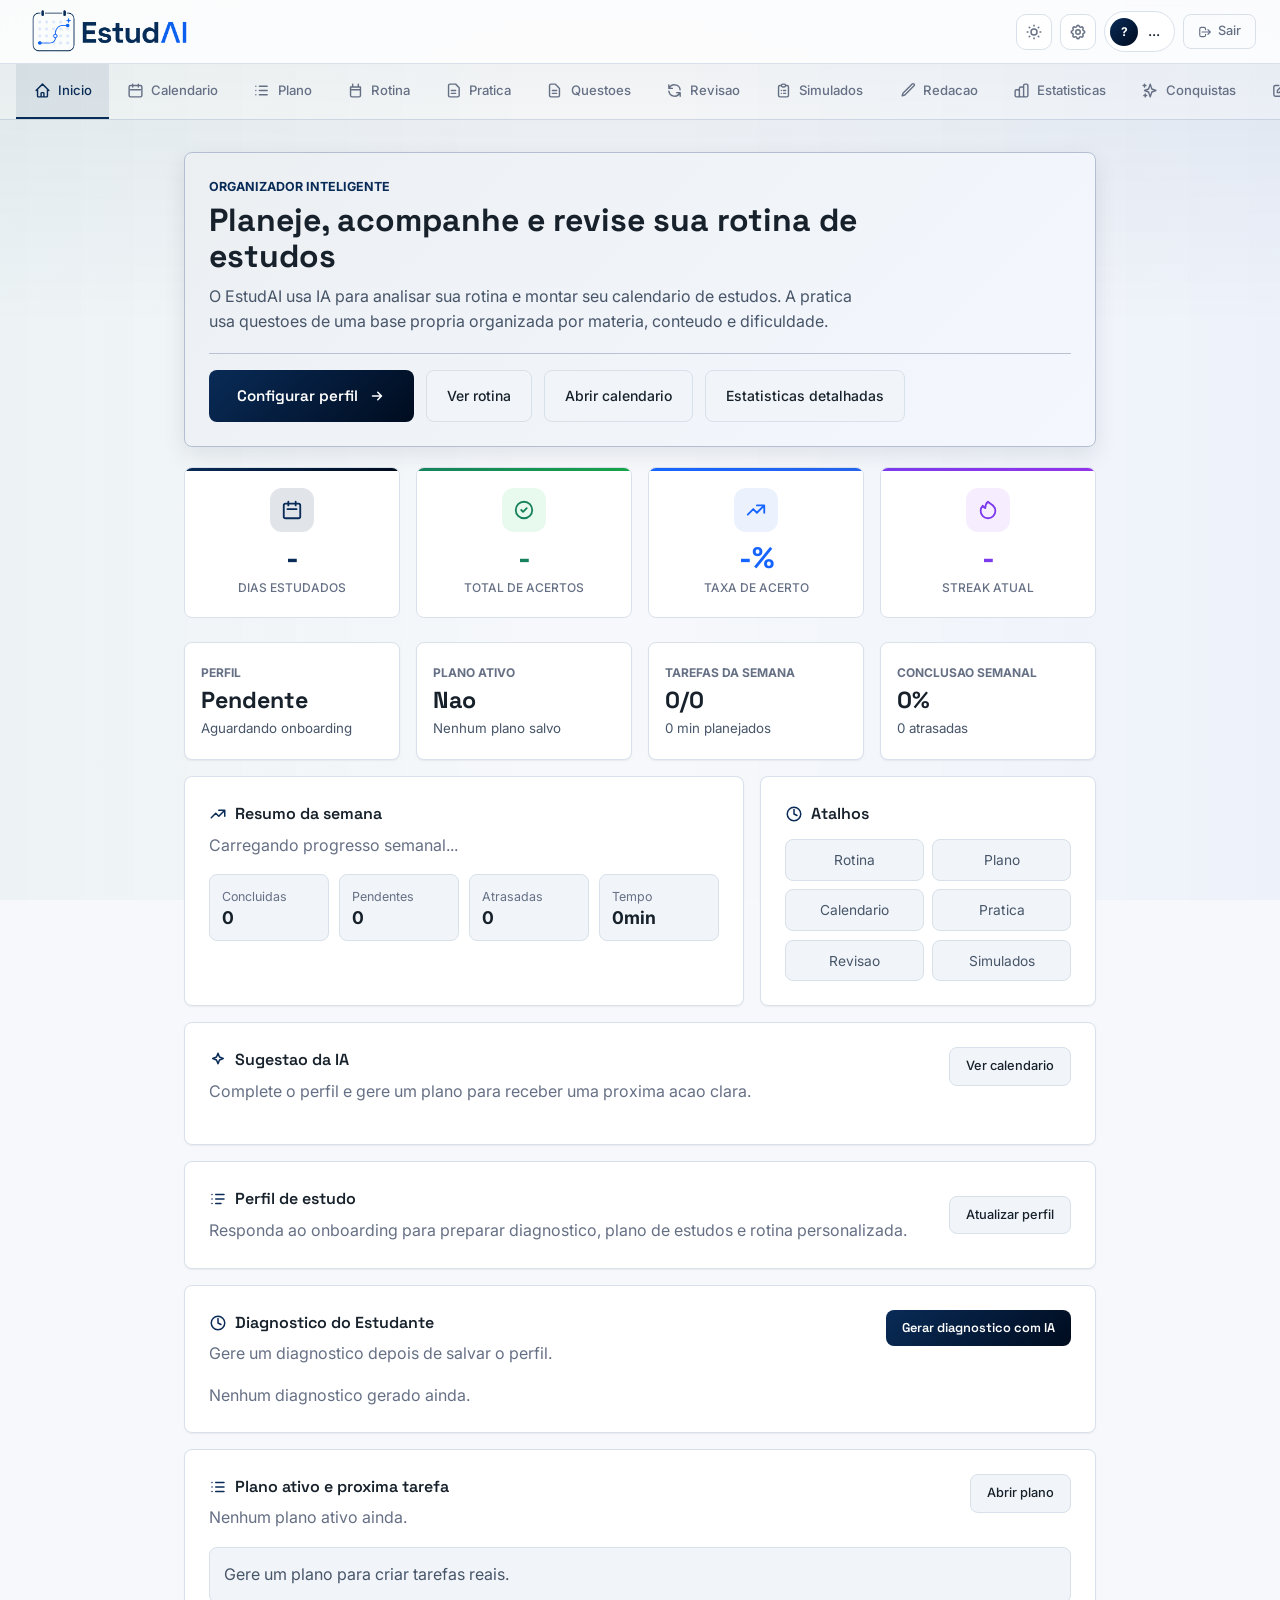
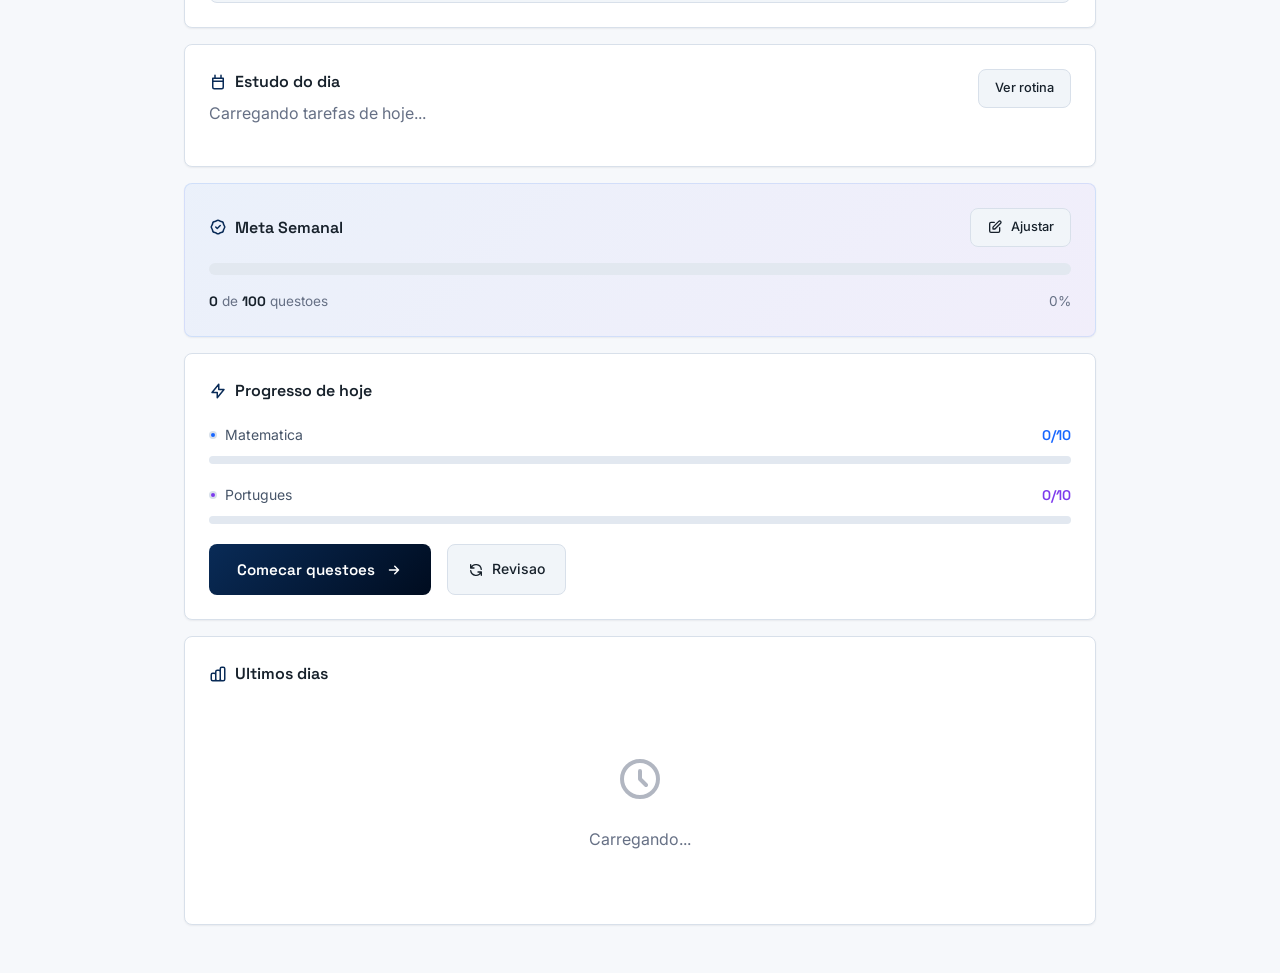
==== app/public/app.html @ 44579e24 "primeiro commit" ====
<!DOCTYPE html>
<html lang="pt-BR">
<head>
<meta charset="UTF-8">
<meta name="viewport" content="width=device-width, initial-scale=1.0">
<title>EstudAI - Painel</title>
<meta name="description" content="EstudAI e uma plataforma inteligente para organizacao, planejamento e acompanhamento da rotina de estudos.">
<meta name="theme-color" content="#092b57">
<link rel="manifest" href="manifest.webmanifest">
<link rel="icon" href="../src/assets/brand/favicon.ico" sizes="any">
<link rel="icon" href="../src/assets/icons/estudai-icon.svg" type="image/svg+xml">
<link rel="apple-touch-icon" href="../src/assets/brand/estudai-mark-light.png">
<link rel="preconnect" href="https://fonts.googleapis.com">
<link href="https://fonts.googleapis.com/css2?family=Inter:wght@300;400;500;600;700&family=Space+Grotesk:wght@500;600;700&display=swap" rel="stylesheet">
<link rel="stylesheet" href="../src/styles/design-system.css">
<link rel="stylesheet" href="../src/styles/app.css">

</head>
<body>

<div class="bg-gradient"></div>

<!-- HEADER -->
<header class="header">
  <div class="logo" aria-label="EstudAI">
    <img class="logo-brand-img logo-brand-light" src="../src/assets/visual-identity/.png/Deitada%20modo%20claro%20sem%20fundo.png" alt="EstudAI">
    <img class="logo-brand-img logo-brand-dark" src="../src/assets/visual-identity/.png/deitada%20modo%20escuro%20sem%20fundo.png" alt="" aria-hidden="true">
  </div>
  <div class="header-right">
    <button class="btn-icon" onclick="toggleTheme()" title="Alternar tema" id="theme-btn">
      <svg xmlns="http://www.w3.org/2000/svg" fill="none" viewBox="0 0 24 24" stroke="currentColor" stroke-width="2" id="theme-icon">
        <path stroke-linecap="round" stroke-linejoin="round" d="M12 3v1m0 16v1m9-9h-1M4 12H3m15.364 6.364l-.707-.707M6.343 6.343l-.707-.707m12.728 0l-.707.707M6.343 17.657l-.707.707M16 12a4 4 0 11-8 0 4 4 0 018 0z" />
      </svg>
    </button>
    <button class="btn-icon" onclick="openSettings()" title="Configuracoes">
      <svg xmlns="http://www.w3.org/2000/svg" fill="none" viewBox="0 0 24 24" stroke="currentColor" stroke-width="2">
        <path stroke-linecap="round" stroke-linejoin="round" d="M10.325 4.317c.426-1.756 2.924-1.756 3.35 0a1.724 1.724 0 002.573 1.066c1.543-.94 3.31.826 2.37 2.37a1.724 1.724 0 001.065 2.572c1.756.426 1.756 2.924 0 3.35a1.724 1.724 0 00-1.066 2.573c.94 1.543-.826 3.31-2.37 2.37a1.724 1.724 0 00-2.572 1.065c-.426 1.756-2.924 1.756-3.35 0a1.724 1.724 0 00-2.573-1.066c-1.543.94-3.31-.826-2.37-2.37a1.724 1.724 0 00-1.065-2.572c-1.756-.426-1.756-2.924 0-3.35a1.724 1.724 0 001.066-2.573c-.94-1.543.826-3.31 2.37-2.37.996.608 2.296.07 2.572-1.065z" />
        <path stroke-linecap="round" stroke-linejoin="round" d="M15 12a3 3 0 11-6 0 3 3 0 016 0z" />
      </svg>
    </button>
    <div class="user-chip">
      <div class="user-avatar" id="user-avatar">?</div>
      <span id="user-name-display">...</span>
    </div>
    <button class="btn-logout" onclick="logout()">
      <svg xmlns="http://www.w3.org/2000/svg" fill="none" viewBox="0 0 24 24" stroke="currentColor" stroke-width="2">
        <path stroke-linecap="round" stroke-linejoin="round" d="M17 16l4-4m0 0l-4-4m4 4H7m6 4v1a3 3 0 01-3 3H6a3 3 0 01-3-3V7a3 3 0 013-3h4a3 3 0 013 3v1" />
      </svg>
      Sair
    </button>
  </div>
</header>

<!-- NAV -->
<nav class="nav">
  <button class="nav-tab active" onclick="showSection('dashboard')">
    <svg xmlns="http://www.w3.org/2000/svg" fill="none" viewBox="0 0 24 24" stroke="currentColor" stroke-width="2">
      <path stroke-linecap="round" stroke-linejoin="round" d="M3 12l2-2m0 0l7-7 7 7M5 10v10a1 1 0 001 1h3m10-11l2 2m-2-2v10a1 1 0 01-1 1h-3m-6 0a1 1 0 001-1v-4a1 1 0 011-1h2a1 1 0 011 1v4a1 1 0 001 1m-6 0h6" />
    </svg>
    <span>Inicio</span>
  </button>
  <button class="nav-tab" onclick="showSection('calendario')">
    <svg xmlns="http://www.w3.org/2000/svg" fill="none" viewBox="0 0 24 24" stroke="currentColor" stroke-width="2">
      <path stroke-linecap="round" stroke-linejoin="round" d="M8 7V3m8 4V3M5 11h14M5 21h14a2 2 0 002-2V7a2 2 0 00-2-2H5a2 2 0 00-2 2v12a2 2 0 002 2z" />
    </svg>
    <span>Calendario</span>
  </button>
  <button class="nav-tab" onclick="showSection('plano')">
    <svg xmlns="http://www.w3.org/2000/svg" fill="none" viewBox="0 0 24 24" stroke="currentColor" stroke-width="2">
      <path stroke-linecap="round" stroke-linejoin="round" d="M9 6h11M9 12h11M9 18h11M4 6h.01M4 12h.01M4 18h.01" />
    </svg>
    <span>Plano</span>
  </button>
  <button class="nav-tab" onclick="showSection('rotina')">
    <svg xmlns="http://www.w3.org/2000/svg" fill="none" viewBox="0 0 24 24" stroke="currentColor" stroke-width="2">
      <path stroke-linecap="round" stroke-linejoin="round" d="M8 7V3m8 4V3M5 11h14M7 21h10a2 2 0 002-2V7H5v12a2 2 0 002 2z" />
    </svg>
    <span>Rotina</span>
  </button>
  <button class="nav-tab" onclick="showSection('exercicios')">
    <svg xmlns="http://www.w3.org/2000/svg" fill="none" viewBox="0 0 24 24" stroke="currentColor" stroke-width="2">
      <path stroke-linecap="round" stroke-linejoin="round" d="M9 12h6m-6 4h6m2 5H7a2 2 0 01-2-2V5a2 2 0 012-2h8l5 5v11a2 2 0 01-2 2z" />
    </svg>
    <span>Pratica</span>
  </button>
  <button class="nav-tab" onclick="showSection('questoes')">
    <svg xmlns="http://www.w3.org/2000/svg" fill="none" viewBox="0 0 24 24" stroke="currentColor" stroke-width="2">
      <path stroke-linecap="round" stroke-linejoin="round" d="M9 12h6m-6 4h6m2 5H7a2 2 0 01-2-2V5a2 2 0 012-2h5.586a1 1 0 01.707.293l5.414 5.414a1 1 0 01.293.707V19a2 2 0 01-2 2z" />
    </svg>
    <span>Questoes</span>
  </button>
  <button class="nav-tab" onclick="showSection('revisao')" id="nav-revisao">
    <svg xmlns="http://www.w3.org/2000/svg" fill="none" viewBox="0 0 24 24" stroke="currentColor" stroke-width="2">
      <path stroke-linecap="round" stroke-linejoin="round" d="M4 4v5h.582m15.356 2A8.001 8.001 0 004.582 9m0 0H9m11 11v-5h-.581m0 0a8.003 8.003 0 01-15.357-2m15.357 2H15" />
    </svg>
    <span>Revisao</span>
  </button>
  <button class="nav-tab" onclick="showSection('simulados')">
    <svg xmlns="http://www.w3.org/2000/svg" fill="none" viewBox="0 0 24 24" stroke="currentColor" stroke-width="2">
      <path stroke-linecap="round" stroke-linejoin="round" d="M9 5H7a2 2 0 00-2 2v12a2 2 0 002 2h10a2 2 0 002-2V7a2 2 0 00-2-2h-2M9 5a2 2 0 002 2h2a2 2 0 002-2M9 5a2 2 0 012-2h2a2 2 0 012 2m-3 7h3m-3 4h3m-6-4h.01M9 16h.01" />
    </svg>
    <span>Simulados</span>
  </button>
  <button class="nav-tab" onclick="showSection('redacao')">
    <svg xmlns="http://www.w3.org/2000/svg" fill="none" viewBox="0 0 24 24" stroke="currentColor" stroke-width="2">
      <path stroke-linecap="round" stroke-linejoin="round" d="M16.862 4.487l1.687-1.688a1.875 1.875 0 112.652 2.652L8.25 18.402 4.5 19.5l1.098-3.75L16.862 4.487z" />
    </svg>
    <span>Redacao</span>
  </button>
  <button class="nav-tab" onclick="showSection('estatisticas')">
    <svg xmlns="http://www.w3.org/2000/svg" fill="none" viewBox="0 0 24 24" stroke="currentColor" stroke-width="2">
      <path stroke-linecap="round" stroke-linejoin="round" d="M9 19v-6a2 2 0 00-2-2H5a2 2 0 00-2 2v6a2 2 0 002 2h2a2 2 0 002-2zm0 0V9a2 2 0 012-2h2a2 2 0 012 2v10m-6 0a2 2 0 002 2h2a2 2 0 002-2m0 0V5a2 2 0 012-2h2a2 2 0 012 2v14a2 2 0 01-2 2h-2a2 2 0 01-2-2z" />
    </svg>
    <span>Estatisticas</span>
  </button>
  <button class="nav-tab" onclick="showSection('conquistas')">
    <svg xmlns="http://www.w3.org/2000/svg" fill="none" viewBox="0 0 24 24" stroke="currentColor" stroke-width="2">
      <path stroke-linecap="round" stroke-linejoin="round" d="M5 3v4M3 5h4M6 17v4m-2-2h4m5-16l2.286 6.857L21 12l-5.714 2.143L13 21l-2.286-6.857L5 12l5.714-2.143L13 3z" />
    </svg>
    <span>Conquistas</span>
  </button>
  <button class="nav-tab" onclick="showSection('anotacoes')">
    <svg xmlns="http://www.w3.org/2000/svg" fill="none" viewBox="0 0 24 24" stroke="currentColor" stroke-width="2">
      <path stroke-linecap="round" stroke-linejoin="round" d="M11 5H6a2 2 0 00-2 2v11a2 2 0 002 2h11a2 2 0 002-2v-5m-1.414-9.414a2 2 0 112.828 2.828L11.828 15H9v-2.828l8.586-8.586z" />
    </svg>
    <span>Anotacoes</span>
  </button>
</nav>

<!-- MOBILE NAV -->
<nav class="mobile-nav" aria-label="Navegacao principal mobile">
  <button class="mobile-nav-tab active" data-section="dashboard" onclick="showSection('dashboard')">
    <svg xmlns="http://www.w3.org/2000/svg" fill="none" viewBox="0 0 24 24" stroke="currentColor" stroke-width="2">
      <path stroke-linecap="round" stroke-linejoin="round" d="M3 12l9-9 9 9M5 10v10h14V10" />
    </svg>
    <span>Inicio</span>
  </button>
  <button class="mobile-nav-tab" data-section="calendario" onclick="showSection('calendario')">
    <svg xmlns="http://www.w3.org/2000/svg" fill="none" viewBox="0 0 24 24" stroke="currentColor" stroke-width="2">
      <path stroke-linecap="round" stroke-linejoin="round" d="M8 7V3m8 4V3M5 11h14M5 21h14a2 2 0 002-2V7a2 2 0 00-2-2H5a2 2 0 00-2 2v12a2 2 0 002 2z" />
    </svg>
    <span>Calendario</span>
  </button>
  <button class="mobile-nav-tab" data-section="rotina" onclick="showSection('rotina')">
    <svg xmlns="http://www.w3.org/2000/svg" fill="none" viewBox="0 0 24 24" stroke="currentColor" stroke-width="2">
      <path stroke-linecap="round" stroke-linejoin="round" d="M8 7V3m8 4V3M5 11h14M7 21h10a2 2 0 002-2V7H5v12a2 2 0 002 2z" />
    </svg>
    <span>Rotina</span>
  </button>
  <button class="mobile-nav-tab" data-section="redacao" onclick="showSection('redacao')">
    <svg xmlns="http://www.w3.org/2000/svg" fill="none" viewBox="0 0 24 24" stroke="currentColor" stroke-width="2">
      <path stroke-linecap="round" stroke-linejoin="round" d="M16.862 4.487l1.687-1.688a1.875 1.875 0 112.652 2.652L8.25 18.402 4.5 19.5l1.098-3.75L16.862 4.487z" />
    </svg>
    <span>Redacao</span>
  </button>
  <button class="mobile-nav-tab" data-section="perfil" onclick="showSection('perfil')">
    <svg xmlns="http://www.w3.org/2000/svg" fill="none" viewBox="0 0 24 24" stroke="currentColor" stroke-width="2">
      <path stroke-linecap="round" stroke-linejoin="round" d="M15.75 7.5a3.75 3.75 0 11-7.5 0 3.75 3.75 0 017.5 0zM4.5 21a7.5 7.5 0 0115 0" />
    </svg>
    <span>Perfil</span>
  </button>
</nav>

<!-- MAIN -->
<main class="main">

  <!-- DASHBOARD -->
  <section id="sec-dashboard" class="section active">

    <div class="dashboard-hero">
      <div>
        <p class="eyebrow">Organizador inteligente</p>
        <h2 id="dashboard-greeting">Planeje, acompanhe e revise sua rotina de estudos</h2>
        <p>O EstudAI usa IA para analisar sua rotina e montar seu calendario de estudos. A pratica usa questoes de uma base propria organizada por materia, conteudo e dificuldade.</p>
      </div>
      <div class="dashboard-hero-actions">
        <button class="btn-primary" type="button" onclick="openOnboardingModal()">
          Configurar perfil
          <svg xmlns="http://www.w3.org/2000/svg" fill="none" viewBox="0 0 24 24" stroke="currentColor" stroke-width="2">
            <path stroke-linecap="round" stroke-linejoin="round" d="M13 7l5 5m0 0l-5 5m5-5H6" />
          </svg>
        </button>
        <button class="btn-secondary" type="button" onclick="showSection('rotina')">
          Ver rotina
        </button>
        <button class="btn-secondary" type="button" onclick="showSection('calendario')">
          Abrir calendario
        </button>
        <button class="btn-secondary" type="button" onclick="showSection('estatisticas')">
          Estatisticas detalhadas
        </button>
      </div>
    </div>

    <div id="streak-banner" class="streak-banner hidden">
      <div class="streak-fire" aria-hidden="true">
        <svg xmlns="http://www.w3.org/2000/svg" fill="none" viewBox="0 0 24 24" stroke="currentColor" stroke-width="2">
          <path stroke-linecap="round" stroke-linejoin="round" d="M12 3v4m0 0l3-3m-3 3L9 4m9 9a6 6 0 11-12 0c0-2.5 1.5-4.5 3.2-5.8.8 1.8 2.2 3.2 4.1 4.1A8.1 8.1 0 0018 13z" />
        </svg>
      </div>
      <div class="streak-text">
        <strong id="streak-val">0 dias seguidos!</strong>
        <p>Continue assim para nao perder sua sequencia</p>
      </div>
    </div>

    <div class="stats-grid">
      <div class="stat-card accent">
        <div class="stat-icon accent">
          <svg xmlns="http://www.w3.org/2000/svg" fill="none" viewBox="0 0 24 24" stroke="currentColor" stroke-width="2">
            <path stroke-linecap="round" stroke-linejoin="round" d="M8 7V3m8 4V3m-9 8h10M5 21h14a2 2 0 002-2V7a2 2 0 00-2-2H5a2 2 0 00-2 2v12a2 2 0 002 2z" />
          </svg>
        </div>
        <div class="stat-value" id="stat-dias" style="color:var(--accent)">-</div>
        <div class="stat-label">Dias estudados</div>
      </div>
      <div class="stat-card green">
        <div class="stat-icon green">
          <svg xmlns="http://www.w3.org/2000/svg" fill="none" viewBox="0 0 24 24" stroke="currentColor" stroke-width="2">
            <path stroke-linecap="round" stroke-linejoin="round" d="M9 12l2 2 4-4m6 2a9 9 0 11-18 0 9 9 0 0118 0z" />
          </svg>
        </div>
        <div class="stat-value" id="stat-acertos" style="color:var(--green)">-</div>
        <div class="stat-label">Total de acertos</div>
      </div>
      <div class="stat-card blue">
        <div class="stat-icon blue">
          <svg xmlns="http://www.w3.org/2000/svg" fill="none" viewBox="0 0 24 24" stroke="currentColor" stroke-width="2">
            <path stroke-linecap="round" stroke-linejoin="round" d="M13 7h8m0 0v8m0-8l-8 8-4-4-6 6" />
          </svg>
        </div>
        <div class="stat-value" id="stat-pct" style="color:var(--blue)">-%</div>
        <div class="stat-label">Taxa de acerto</div>
      </div>
      <div class="stat-card purple">
        <div class="stat-icon purple">
          <svg xmlns="http://www.w3.org/2000/svg" fill="none" viewBox="0 0 24 24" stroke="currentColor" stroke-width="2">
            <path stroke-linecap="round" stroke-linejoin="round" d="M17.657 18.657A8 8 0 016.343 7.343S7 9 9 10c0-2 .5-5 2.986-7C14 5 16.09 5.777 17.656 7.343A7.975 7.975 0 0120 13a7.975 7.975 0 01-2.343 5.657z" />
          </svg>
        </div>
        <div class="stat-value" id="stat-streak" style="color:var(--purple)">-</div>
        <div class="stat-label">Streak atual</div>
      </div>
    </div>

    <div class="notice-card warning hidden" id="estudai-profile-alert" role="status" aria-live="polite">
      <div>
        <strong>Complete seu perfil de estudo</strong>
        <p>O diagnostico, o plano e as tarefas reais dependem do onboarding salvo no banco.</p>
      </div>
      <button class="btn-primary btn-sm" type="button" onclick="openOnboardingModal()">Completar perfil</button>
    </div>

    <div class="core-progress-grid" aria-live="polite">
      <div class="core-card">
        <span class="core-label">Perfil</span>
        <strong id="core-perfil-status">Pendente</strong>
        <small id="core-perfil-detail">Aguardando onboarding</small>
      </div>
      <div class="core-card">
        <span class="core-label">Plano ativo</span>
        <strong id="core-plano-status">Nao</strong>
        <small id="core-plano-detail">Nenhum plano salvo</small>
      </div>
      <div class="core-card">
        <span class="core-label">Tarefas da semana</span>
        <strong id="core-tarefas-status">0/0</strong>
        <small id="core-tempo-detail">0 min planejados</small>
      </div>
      <div class="core-card">
        <span class="core-label">Conclusao semanal</span>
        <strong id="core-conclusao-status">0%</strong>
        <small id="core-atrasadas-detail">0 atrasadas</small>
      </div>
    </div>

    <div class="dashboard-decision-grid">
      <div class="card plan-summary-card">
        <div class="section-card-header">
          <div>
            <h3 class="card-title" style="margin-bottom:0.35rem">
              <svg xmlns="http://www.w3.org/2000/svg" fill="none" viewBox="0 0 24 24" stroke="currentColor" stroke-width="2">
                <path stroke-linecap="round" stroke-linejoin="round" d="M13 7h8m0 0v8m0-8l-8 8-4-4-6 6" />
              </svg>
              Resumo da semana
            </h3>
            <p class="text-muted" id="dashboard-week-summary">Carregando progresso semanal...</p>
          </div>
        </div>
        <div class="mini-metric-grid">
          <div><span>Concluidas</span><strong id="dash-week-done">0</strong></div>
          <div><span>Pendentes</span><strong id="dash-week-pending">0</strong></div>
          <div><span>Atrasadas</span><strong id="dash-week-late">0</strong></div>
          <div><span>Tempo</span><strong id="dash-week-time">0min</strong></div>
        </div>
      </div>
      <div class="card">
        <h3 class="card-title" style="margin-bottom:0.75rem">
          <svg xmlns="http://www.w3.org/2000/svg" fill="none" viewBox="0 0 24 24" stroke="currentColor" stroke-width="2">
            <path stroke-linecap="round" stroke-linejoin="round" d="M12 6v6l4 2m5-2a9 9 0 11-18 0 9 9 0 0118 0z" />
          </svg>
          Atalhos
        </h3>
        <div class="shortcut-grid">
          <button class="shortcut-chip" type="button" onclick="showSection('rotina')">Rotina</button>
          <button class="shortcut-chip" type="button" onclick="showSection('plano')">Plano</button>
          <button class="shortcut-chip" type="button" onclick="showSection('calendario')">Calendario</button>
          <button class="shortcut-chip" type="button" onclick="showSection('exercicios')">Pratica</button>
          <button class="shortcut-chip" type="button" onclick="showSection('revisao')">Revisao</button>
          <button class="shortcut-chip" type="button" onclick="showSection('simulados')">Simulados</button>
        </div>
      </div>
    </div>

    <div class="card ai-suggestion-card">
      <div class="section-card-header">
        <div>
          <h3 class="card-title" style="margin-bottom:0.35rem">
            <svg xmlns="http://www.w3.org/2000/svg" fill="none" viewBox="0 0 24 24" stroke="currentColor" stroke-width="2">
              <path stroke-linecap="round" stroke-linejoin="round" d="M12 3l2 5 5 2-5 2-2 5-2-5-5-2 5-2 2-5z" />
            </svg>
            Sugestao da IA
          </h3>
          <p class="text-muted" id="dashboard-ai-suggestion">Complete o perfil e gere um plano para receber uma proxima acao clara.</p>
        </div>
        <button class="btn-secondary btn-sm" type="button" onclick="showSection('calendario')">Ver calendario</button>
      </div>
    </div>

    <div class="card study-profile-card" id="study-profile-card">
      <div>
        <h3 class="card-title" style="margin-bottom:0.4rem">
          <svg xmlns="http://www.w3.org/2000/svg" fill="none" viewBox="0 0 24 24" stroke="currentColor" stroke-width="2">
            <path stroke-linecap="round" stroke-linejoin="round" d="M9 6h11M9 12h11M9 18h7M4 6h.01M4 12h.01M4 18h.01" />
          </svg>
          Perfil de estudo
        </h3>
        <p class="text-muted" id="study-profile-summary">Responda ao onboarding para preparar diagnostico, plano de estudos e rotina personalizada.</p>
      </div>
      <button class="btn-secondary btn-sm" type="button" onclick="openOnboardingModal()">Atualizar perfil</button>
    </div>

    <div class="card diagnostic-card" id="diagnostic-card">
      <div class="section-card-header">
        <div>
          <h3 class="card-title" style="margin-bottom:0.35rem">
            <svg xmlns="http://www.w3.org/2000/svg" fill="none" viewBox="0 0 24 24" stroke="currentColor" stroke-width="2">
              <path stroke-linecap="round" stroke-linejoin="round" d="M12 6v6l4 2m5-2a9 9 0 11-18 0 9 9 0 0118 0z" />
            </svg>
            Diagnostico do Estudante
          </h3>
          <p class="text-muted" id="diagnostic-summary">Gere um diagnostico depois de salvar o perfil.</p>
        </div>
        <button class="btn-primary btn-sm" id="btn-gerar-diagnostico" type="button" onclick="gerarDiagnostico()">Gerar diagnostico com IA</button>
      </div>
      <div id="diagnostic-content" class="structured-content empty">
        <p class="text-muted">Nenhum diagnostico gerado ainda.</p>
      </div>
    </div>

    <div class="card plan-summary-card">
      <div class="section-card-header">
        <div>
          <h3 class="card-title" style="margin-bottom:0.35rem">
            <svg xmlns="http://www.w3.org/2000/svg" fill="none" viewBox="0 0 24 24" stroke="currentColor" stroke-width="2">
              <path stroke-linecap="round" stroke-linejoin="round" d="M9 6h11M9 12h11M9 18h11M4 6h.01M4 12h.01M4 18h.01" />
            </svg>
            Plano ativo e proxima tarefa
          </h3>
          <p class="text-muted" id="dashboard-plan-summary">Nenhum plano ativo ainda.</p>
        </div>
        <button class="btn-secondary btn-sm" type="button" onclick="showSection('plano')">Abrir plano</button>
      </div>
      <div id="dashboard-next-task" class="next-task-box">
        <span class="text-muted">Gere um plano para criar tarefas reais.</span>
      </div>
    </div>

    <div class="card routine-summary-card">
      <div class="section-card-header">
        <div>
          <h3 class="card-title" style="margin-bottom:0.35rem">
            <svg xmlns="http://www.w3.org/2000/svg" fill="none" viewBox="0 0 24 24" stroke="currentColor" stroke-width="2">
              <path stroke-linecap="round" stroke-linejoin="round" d="M8 7V3m8 4V3M5 11h14M7 21h10a2 2 0 002-2V7H5v12a2 2 0 002 2z" />
            </svg>
            Estudo do dia
          </h3>
          <p class="text-muted" id="dashboard-routine-summary">Carregando tarefas de hoje...</p>
        </div>
        <button class="btn-secondary btn-sm" type="button" onclick="showSection('rotina')">Ver rotina</button>
      </div>
    </div>

    <!-- Meta Semanal -->
    <div class="card meta-card" id="meta-card">
      <div class="flex items-center justify-between mb-1">
        <h3 class="card-title" style="margin-bottom:0">
          <svg xmlns="http://www.w3.org/2000/svg" fill="none" viewBox="0 0 24 24" stroke="currentColor" stroke-width="2">
            <path stroke-linecap="round" stroke-linejoin="round" d="M9 12l2 2 4-4M7.835 4.697a3.42 3.42 0 001.946-.806 3.42 3.42 0 014.438 0 3.42 3.42 0 001.946.806 3.42 3.42 0 013.138 3.138 3.42 3.42 0 00.806 1.946 3.42 3.42 0 010 4.438 3.42 3.42 0 00-.806 1.946 3.42 3.42 0 01-3.138 3.138 3.42 3.42 0 00-1.946.806 3.42 3.42 0 01-4.438 0 3.42 3.42 0 00-1.946-.806 3.42 3.42 0 01-3.138-3.138 3.42 3.42 0 00-.806-1.946 3.42 3.42 0 010-4.438 3.42 3.42 0 00.806-1.946 3.42 3.42 0 013.138-3.138z" />
          </svg>
          Meta Semanal
        </h3>
        <button class="btn-secondary btn-sm" onclick="openMetaModal()">
          <svg xmlns="http://www.w3.org/2000/svg" fill="none" viewBox="0 0 24 24" stroke="currentColor" stroke-width="2" width="14" height="14">
            <path stroke-linecap="round" stroke-linejoin="round" d="M11 5H6a2 2 0 00-2 2v11a2 2 0 002 2h11a2 2 0 002-2v-5m-1.414-9.414a2 2 0 112.828 2.828L11.828 15H9v-2.828l8.586-8.586z" />
          </svg>
          Ajustar
        </button>
      </div>
      <div class="meta-progress">
        <div class="meta-progress-fill" id="meta-progress" style="width:0%"></div>
      </div>
      <div class="meta-stats">
        <span><strong id="meta-feitas">0</strong> de <strong id="meta-total">100</strong> questoes</span>
        <span id="meta-pct">0%</span>
      </div>
    </div>

    <div class="card">
      <h3 class="card-title">
        <svg xmlns="http://www.w3.org/2000/svg" fill="none" viewBox="0 0 24 24" stroke="currentColor" stroke-width="2">
          <path stroke-linecap="round" stroke-linejoin="round" d="M13 10V3L4 14h7v7l9-11h-7z" />
        </svg>
        Progresso de hoje
      </h3>
      <div class="progress-section">
        <div class="progress-header">
          <span class="progress-label">
            <span class="dot" style="background:var(--mat-clr)"></span>
            Matematica
          </span>
          <span class="progress-val" id="prog-mat-txt" style="color:var(--mat-clr)">0/10</span>
        </div>
        <div class="progress-bar">
          <div class="progress-fill" id="prog-mat" style="width:0%;background:var(--mat-clr)"></div>
        </div>
      </div>
      <div class="progress-section">
        <div class="progress-header">
          <span class="progress-label">
            <span class="dot" style="background:var(--por-clr)"></span>
            Portugues
          </span>
          <span class="progress-val" id="prog-por-txt" style="color:var(--por-clr)">0/10</span>
        </div>
        <div class="progress-bar">
          <div class="progress-fill" id="prog-por" style="width:0%;background:var(--por-clr)"></div>
        </div>
      </div>
      <div class="mt-2 flex gap-2 flex-wrap">
        <button class="btn-primary" onclick="showSection('questoes')">
          <span id="dash-btn-txt">Comecar questoes</span>
          <svg xmlns="http://www.w3.org/2000/svg" fill="none" viewBox="0 0 24 24" stroke="currentColor" stroke-width="2">
            <path stroke-linecap="round" stroke-linejoin="round" d="M13 7l5 5m0 0l-5 5m5-5H6" />
          </svg>
        </button>
        <button class="btn-secondary" onclick="showSection('revisao')" id="btn-revisao">
          <svg xmlns="http://www.w3.org/2000/svg" fill="none" viewBox="0 0 24 24" stroke="currentColor" stroke-width="2">
            <path stroke-linecap="round" stroke-linejoin="round" d="M4 4v5h.582m15.356 2A8.001 8.001 0 004.582 9m0 0H9m11 11v-5h-.581m0 0a8.003 8.003 0 01-15.357-2m15.357 2H15" />
          </svg>
          <span id="revisao-count">Revisao</span>
        </button>
      </div>
    </div>

    <!-- Historico Resumido -->
    <div class="card">
      <h3 class="card-title">
        <svg xmlns="http://www.w3.org/2000/svg" fill="none" viewBox="0 0 24 24" stroke="currentColor" stroke-width="2">
          <path stroke-linecap="round" stroke-linejoin="round" d="M9 19v-6a2 2 0 00-2-2H5a2 2 0 00-2 2v6a2 2 0 002 2h2a2 2 0 002-2zm0 0V9a2 2 0 012-2h2a2 2 0 012 2v10m-6 0a2 2 0 002 2h2a2 2 0 002-2m0 0V5a2 2 0 012-2h2a2 2 0 012 2v14a2 2 0 01-2 2h-2a2 2 0 01-2-2z" />
        </svg>
        Ultimos dias
      </h3>
      <div id="hist-list">
        <div class="empty-state">
          <svg xmlns="http://www.w3.org/2000/svg" fill="none" viewBox="0 0 24 24" stroke="currentColor" stroke-width="2">
            <path stroke-linecap="round" stroke-linejoin="round" d="M12 8v4l3 3m6-3a9 9 0 11-18 0 9 9 0 0118 0z" />
          </svg>
          <p>Carregando...</p>
        </div>
      </div>
    </div>

  </section>

  <!-- CALENDARIO -->
  <section id="sec-calendario" class="section mobile-workflow-section">
    <div class="mobile-screen-head">
      <p class="eyebrow">Calendario</p>
      <h2>Plano por data</h2>
      <p>Veja tarefas, pratica com questoes, revisoes e simulados derivados do plano salvo.</p>
    </div>

    <div class="card calendar-shell">
      <div class="section-card-header">
        <div>
          <h3 class="card-title" style="margin-bottom:0.35rem">
            <svg xmlns="http://www.w3.org/2000/svg" fill="none" viewBox="0 0 24 24" stroke="currentColor" stroke-width="2">
              <path stroke-linecap="round" stroke-linejoin="round" d="M8 7V3m8 4V3M5 11h14M5 21h14a2 2 0 002-2V7a2 2 0 00-2-2H5a2 2 0 00-2 2v12a2 2 0 002 2z" />
            </svg>
            <span id="calendar-title">Calendario</span>
          </h3>
          <p class="text-muted" id="calendar-status">Carregando eventos...</p>
        </div>
        <div class="section-actions">
          <button class="btn-secondary btn-sm" type="button" onclick="calendarPrevMonth()">Anterior</button>
          <button class="btn-secondary btn-sm" type="button" onclick="calendarToday()">Hoje</button>
          <button class="btn-secondary btn-sm" type="button" onclick="calendarNextMonth()">Proximo</button>
        </div>
      </div>

      <div class="calendar-filters" id="calendar-filters" aria-label="Filtros do calendario">
        <label><input type="checkbox" value="teoria" checked onchange="renderCalendar()"> Teoria</label>
        <label><input type="checkbox" value="exercicio" checked onchange="renderCalendar()"> Questoes</label>
        <label><input type="checkbox" value="revisao" checked onchange="renderCalendar()"> Revisao</label>
        <label><input type="checkbox" value="simulado" checked onchange="renderCalendar()"> Simulado</label>
        <label><input type="checkbox" value="resumo" checked onchange="renderCalendar()"> Resumo</label>
        <label><input type="checkbox" value="concluido" checked onchange="renderCalendar()"> Concluidas</label>
        <label><input type="checkbox" value="atrasado" checked onchange="renderCalendar()"> Atrasadas</label>
      </div>

      <div class="calendar-layout">
        <div class="calendar-board">
          <div class="calendar-weekdays">
            <span>Seg</span><span>Ter</span><span>Qua</span><span>Qui</span><span>Sex</span><span>Sab</span><span>Dom</span>
          </div>
          <div id="calendar-grid" class="calendar-grid" aria-live="polite"></div>
        </div>
        <aside class="calendar-day-panel">
          <div class="section-card-header">
            <div>
              <h3 id="calendar-day-title">Hoje</h3>
              <p class="text-muted" id="calendar-day-summary">Selecione um dia para ver as atividades.</p>
            </div>
          </div>
          <div id="calendar-day-events" class="task-list compact"></div>
        </aside>
      </div>

      <div class="annual-strip">
        <div class="section-card-header">
          <h3 class="card-title" style="margin-bottom:0">Visao anual</h3>
          <button class="btn-secondary btn-sm" type="button" onclick="loadCalendarYear()">Atualizar ano</button>
        </div>
        <div id="calendar-year-summary" class="year-summary-grid"></div>
      </div>
    </div>
  </section>

  <!-- QUESTOES -->
  <section id="sec-questoes" class="section">

    <!-- Dots navigator -->
    <div class="card" style="padding:1rem 1.25rem;">
      <div class="dots-nav" id="dots-nav"></div>
      <div style="display:flex;align-items:center;gap:1rem;flex-wrap:wrap;">
        <span class="text-muted" style="font-size:.85rem;" id="progress-txt">Carregando...</span>
        <div class="timer-badge">
          <svg xmlns="http://www.w3.org/2000/svg" fill="none" viewBox="0 0 24 24" stroke="currentColor" stroke-width="2">
            <path stroke-linecap="round" stroke-linejoin="round" d="M12 8v4l3 3m6-3a9 9 0 11-18 0 9 9 0 0118 0z" />
          </svg>
          <span id="timer-display">00:00</span>
        </div>
      </div>
    </div>

    <!-- Question card -->
    <div class="card" id="question-card">
      <div class="question-meta" id="q-meta"></div>
      <p class="question-text" id="q-enunciado">Carregando questao...</p>
      <div class="options" id="q-options"></div>
      
      <!-- Anotacao inline -->
      <div class="mt-2" id="anotacao-section" style="display:none;">
        <button class="btn-secondary btn-sm" onclick="toggleAnotacao()" id="btn-anotacao">
          <svg xmlns="http://www.w3.org/2000/svg" fill="none" viewBox="0 0 24 24" stroke="currentColor" stroke-width="2" width="14" height="14">
            <path stroke-linecap="round" stroke-linejoin="round" d="M11 5H6a2 2 0 00-2 2v11a2 2 0 002 2h11a2 2 0 002-2v-5m-1.414-9.414a2 2 0 112.828 2.828L11.828 15H9v-2.828l8.586-8.586z" />
          </svg>
          Anotacao
        </button>
        <div class="mt-1 hidden" id="anotacao-box">
          <textarea class="anotacao-textarea" id="anotacao-text" placeholder="Escreva sua anotacao sobre esta questao..."></textarea>
          <div class="flex gap-1 mt-1">
            <button class="btn-secondary btn-sm" onclick="salvarAnotacao()">Salvar</button>
          </div>
        </div>
      </div>
      
      <div class="explanation" id="q-explanation"></div>
      <div class="q-nav">
        <button class="btn-nav" id="btn-prev" onclick="navigateQ(-1)" disabled>
          <svg xmlns="http://www.w3.org/2000/svg" fill="none" viewBox="0 0 24 24" stroke="currentColor" stroke-width="2">
            <path stroke-linecap="round" stroke-linejoin="round" d="M15 19l-7-7 7-7" />
          </svg>
          Anterior
        </button>
        <button class="btn-finish" id="btn-finish" onclick="finalizarDia()" disabled>
          <svg xmlns="http://www.w3.org/2000/svg" fill="none" viewBox="0 0 24 24" stroke="currentColor" stroke-width="2">
            <path stroke-linecap="round" stroke-linejoin="round" d="M5 13l4 4L19 7" />
          </svg>
          Finalizar dia
        </button>
        <button class="btn-nav" id="btn-next" onclick="navigateQ(1)">
          Proxima
          <svg xmlns="http://www.w3.org/2000/svg" fill="none" viewBox="0 0 24 24" stroke="currentColor" stroke-width="2">
            <path stroke-linecap="round" stroke-linejoin="round" d="M9 5l7 7-7 7" />
          </svg>
        </button>
      </div>
    </div>

    <!-- Result card (hidden until finished) -->
    <div class="card hidden" id="result-card">
      <div class="result-hero">
        <div class="result-icon" id="res-icon" aria-hidden="true"></div>
        <div class="result-score" id="res-score">-/20</div>
        <div class="result-feedback" id="res-feedback"></div>
        <div class="result-chips">
          <div class="result-chip chip-acerto">
            <svg xmlns="http://www.w3.org/2000/svg" width="18" height="18" fill="none" viewBox="0 0 24 24" stroke="currentColor" stroke-width="2">
              <path stroke-linecap="round" stroke-linejoin="round" d="M9 12l2 2 4-4m6 2a9 9 0 11-18 0 9 9 0 0118 0z" />
            </svg>
            <span id="res-acertos">0</span> acertos
          </div>
          <div class="result-chip chip-erro">
            <svg xmlns="http://www.w3.org/2000/svg" width="18" height="18" fill="none" viewBox="0 0 24 24" stroke="currentColor" stroke-width="2">
              <path stroke-linecap="round" stroke-linejoin="round" d="M10 14l2-2m0 0l2-2m-2 2l-2-2m2 2l2 2m7-2a9 9 0 11-18 0 9 9 0 0118 0z" />
            </svg>
            <span id="res-erros">0</span> erros
          </div>
          <div class="result-chip chip-tempo">
            <svg xmlns="http://www.w3.org/2000/svg" width="18" height="18" fill="none" viewBox="0 0 24 24" stroke="currentColor" stroke-width="2">
              <path stroke-linecap="round" stroke-linejoin="round" d="M12 8v4l3 3m6-3a9 9 0 11-18 0 9 9 0 0118 0z" />
            </svg>
            <span id="res-tempo">-</span>
          </div>
        </div>
      </div>
    </div>

  </section>

  <!-- REVISAO -->
  <section id="sec-revisao" class="section">
    <div class="card">
      <h3 class="card-title">
        <svg xmlns="http://www.w3.org/2000/svg" fill="none" viewBox="0 0 24 24" stroke="currentColor" stroke-width="2">
          <path stroke-linecap="round" stroke-linejoin="round" d="M4 4v5h.582m15.356 2A8.001 8.001 0 004.582 9m0 0H9m11 11v-5h-.581m0 0a8.003 8.003 0 01-15.357-2m15.357 2H15" />
        </svg>
        Modo Revisao
      </h3>
      <p class="text-muted mb-2">Revise as questoes que voce errou anteriormente para reforcar seu aprendizado.</p>
      
      <div class="tabs" id="revisao-tabs">
        <button class="tab active" data-revisao="todas" onclick="loadRevisao('todas', this)">Todas</button>
        <button class="tab" data-revisao="matematica" onclick="loadRevisao('matematica', this)">Matematica</button>
        <button class="tab" data-revisao="portugues" onclick="loadRevisao('portugues', this)">Portugues</button>
      </div>
      
      <div id="revisao-stats" class="flex gap-2 mb-2">
        <span class="badge badge-mat" id="revisao-mat">0 matematica</span>
        <span class="badge badge-por" id="revisao-por">0 portugues</span>
      </div>
    </div>
    
    <div id="revisao-content">
      <div class="empty-state">
        <svg xmlns="http://www.w3.org/2000/svg" fill="none" viewBox="0 0 24 24" stroke="currentColor" stroke-width="2">
          <path stroke-linecap="round" stroke-linejoin="round" d="M9 12l2 2 4-4m6 2a9 9 0 11-18 0 9 9 0 0118 0z" />
        </svg>
        <p>Nenhuma questao para revisar. Continue praticando!</p>
      </div>
    </div>
  </section>

  <!-- EXERCICIOS -->
  <section id="sec-exercicios" class="section mobile-workflow-section">
    <div class="mobile-screen-head">
      <p class="eyebrow">Questoes</p>
      <h2>Pratica vinculada ao plano</h2>
      <p>A pratica vem da base aprovada de questoes e e reutilizada ao recarregar a pagina.</p>
    </div>

    <div class="card">
      <div class="section-card-header">
        <div>
          <h3 class="card-title" style="margin-bottom:0.35rem">
            <svg xmlns="http://www.w3.org/2000/svg" fill="none" viewBox="0 0 24 24" stroke="currentColor" stroke-width="2">
              <path stroke-linecap="round" stroke-linejoin="round" d="M9 12h6m-6 4h6m2 5H7a2 2 0 01-2-2V5a2 2 0 012-2h8l5 5v11a2 2 0 01-2 2z" />
            </svg>
            Questoes da tarefa
          </h3>
          <p class="text-muted" id="exercises-status">Abra uma tarefa de questoes pela rotina ou calendario.</p>
        </div>
        <div class="section-actions">
          <button class="btn-secondary btn-sm" type="button" onclick="showSection('rotina')">Voltar a rotina</button>
          <button class="btn-secondary btn-sm" type="button" onclick="regenerarExerciciosTarefa()">Gerar novamente</button>
        </div>
      </div>
      <div id="exercises-content" class="exercise-list" aria-live="polite">
        <div class="empty-state">
          <p>Nenhuma tarefa selecionada.</p>
        </div>
      </div>
    </div>
  </section>

  <!-- SIMULADOS -->
  <section id="sec-simulados" class="section">
    <div class="card">
      <div class="section-card-header">
        <div>
          <h3 class="card-title" style="margin-bottom:0.35rem">
            <svg xmlns="http://www.w3.org/2000/svg" fill="none" viewBox="0 0 24 24" stroke="currentColor" stroke-width="2">
              <path stroke-linecap="round" stroke-linejoin="round" d="M9 5H7a2 2 0 00-2 2v12a2 2 0 002 2h10a2 2 0 002-2V7a2 2 0 00-2-2h-2M9 5a2 2 0 002 2h2a2 2 0 002-2M9 5a2 2 0 012-2h2a2 2 0 012 2" />
            </svg>
            Simulados do Plano
          </h3>
          <p class="text-muted" id="planned-sims-status">Carregando simulados vinculados ao plano...</p>
        </div>
        <button class="btn-secondary btn-sm" type="button" onclick="loadPlannedSimulados()">Atualizar</button>
      </div>
      <div id="planned-sims-list" class="task-list compact" aria-live="polite"></div>
      <div id="planned-sim-active" class="hidden planned-sim-active"></div>
    </div>

    <div class="card">
      <h3 class="card-title">
        <svg xmlns="http://www.w3.org/2000/svg" fill="none" viewBox="0 0 24 24" stroke="currentColor" stroke-width="2">
          <path stroke-linecap="round" stroke-linejoin="round" d="M9 5H7a2 2 0 00-2 2v12a2 2 0 002 2h10a2 2 0 002-2V7a2 2 0 00-2-2h-2M9 5a2 2 0 002 2h2a2 2 0 002-2M9 5a2 2 0 012-2h2a2 2 0 012 2m-3 7h3m-3 4h3m-6-4h.01M9 16h.01" />
        </svg>
        Simulados Disponiveis
      </h3>
      <p class="text-muted mb-2">Teste seus conhecimentos com simulados completos cronometrados.</p>
    </div>
    
    <div class="grid-2" id="simulados-list">
      <div class="empty-state">
        <p>Carregando simulados...</p>
      </div>
    </div>
    
    <!-- Simulado em andamento -->
    <div id="simulado-active" class="hidden">
      <div class="card" style="padding:1rem 1.25rem;">
        <div class="flex items-center justify-between flex-wrap gap-1">
          <h3 class="card-title" style="margin-bottom:0" id="simulado-titulo">Simulado</h3>
          <div class="timer-badge">
            <svg xmlns="http://www.w3.org/2000/svg" fill="none" viewBox="0 0 24 24" stroke="currentColor" stroke-width="2">
              <path stroke-linecap="round" stroke-linejoin="round" d="M12 8v4l3 3m6-3a9 9 0 11-18 0 9 9 0 0118 0z" />
            </svg>
            <span id="simulado-timer">00:00</span>
          </div>
        </div>
        <div class="dots-nav mt-1" id="simulado-dots"></div>
        <span class="text-muted" style="font-size:.85rem;" id="simulado-progress">0/0 respondidas</span>
      </div>
      
      <div class="card" id="simulado-question">
        <div class="question-meta" id="sim-q-meta"></div>
        <p class="question-text" id="sim-q-enunciado">Carregando...</p>
        <div class="options" id="sim-q-options"></div>
        <div class="explanation hidden" id="sim-q-explanation"></div>
        <div class="q-nav">
          <button class="btn-nav" id="sim-btn-prev" onclick="navigateSimulado(-1)" disabled>
            <svg xmlns="http://www.w3.org/2000/svg" fill="none" viewBox="0 0 24 24" stroke="currentColor" stroke-width="2"><path stroke-linecap="round" stroke-linejoin="round" d="M15 19l-7-7 7-7" /></svg>
            Anterior
          </button>
          <button class="btn-finish" id="sim-btn-finish" onclick="finalizarSimulado()" disabled>
            <svg xmlns="http://www.w3.org/2000/svg" fill="none" viewBox="0 0 24 24" stroke="currentColor" stroke-width="2"><path stroke-linecap="round" stroke-linejoin="round" d="M5 13l4 4L19 7" /></svg>
            Finalizar
          </button>
          <button class="btn-nav" id="sim-btn-next" onclick="navigateSimulado(1)">
            Proxima
            <svg xmlns="http://www.w3.org/2000/svg" fill="none" viewBox="0 0 24 24" stroke="currentColor" stroke-width="2"><path stroke-linecap="round" stroke-linejoin="round" d="M9 5l7 7-7 7" /></svg>
          </button>
        </div>
      </div>
      
      <div class="card hidden" id="simulado-result">
        <div class="result-hero">
          <div class="result-icon" id="sim-res-icon" aria-hidden="true"></div>
          <div class="result-score" id="sim-res-score">-/-</div>
          <div class="result-feedback" id="sim-res-feedback"></div>
          <div class="result-chips">
            <div class="result-chip chip-acerto">
              <svg xmlns="http://www.w3.org/2000/svg" width="18" height="18" fill="none" viewBox="0 0 24 24" stroke="currentColor" stroke-width="2"><path stroke-linecap="round" stroke-linejoin="round" d="M9 12l2 2 4-4m6 2a9 9 0 11-18 0 9 9 0 0118 0z" /></svg>
              <span id="sim-res-acertos">0</span> acertos
            </div>
            <div class="result-chip chip-erro">
              <svg xmlns="http://www.w3.org/2000/svg" width="18" height="18" fill="none" viewBox="0 0 24 24" stroke="currentColor" stroke-width="2"><path stroke-linecap="round" stroke-linejoin="round" d="M10 14l2-2m0 0l2-2m-2 2l-2-2m2 2l2 2m7-2a9 9 0 11-18 0 9 9 0 0118 0z" /></svg>
              <span id="sim-res-erros">0</span> erros
            </div>
            <div class="result-chip chip-tempo">
              <svg xmlns="http://www.w3.org/2000/svg" width="18" height="18" fill="none" viewBox="0 0 24 24" stroke="currentColor" stroke-width="2"><path stroke-linecap="round" stroke-linejoin="round" d="M12 8v4l3 3m6-3a9 9 0 11-18 0 9 9 0 0118 0z" /></svg>
              <span id="sim-res-tempo">-</span>
            </div>
          </div>
          <div class="mt-2">
            <button class="btn-secondary" onclick="voltarSimulados()">Voltar aos simulados</button>
          </div>
        </div>
      </div>
    </div>
  </section>

  <!-- ESTATISTICAS -->
  <section id="sec-estatisticas" class="section">
    <div class="stats-grid">
      <div class="stat-card accent">
        <div class="stat-icon accent">
          <svg xmlns="http://www.w3.org/2000/svg" fill="none" viewBox="0 0 24 24" stroke="currentColor" stroke-width="2">
            <path stroke-linecap="round" stroke-linejoin="round" d="M9 12h6m-6 4h6m2 5H7a2 2 0 01-2-2V5a2 2 0 012-2h5.586a1 1 0 01.707.293l5.414 5.414a1 1 0 01.293.707V19a2 2 0 01-2 2z" />
          </svg>
        </div>
        <div class="stat-value" id="est-total" style="color:var(--accent)">-%</div>
        <div class="stat-label">Progresso da semana</div>
      </div>
      <div class="stat-card green">
        <div class="stat-icon green">
          <svg xmlns="http://www.w3.org/2000/svg" fill="none" viewBox="0 0 24 24" stroke="currentColor" stroke-width="2">
            <path stroke-linecap="round" stroke-linejoin="round" d="M9 12l2 2 4-4m6 2a9 9 0 11-18 0 9 9 0 0118 0z" />
          </svg>
        </div>
        <div class="stat-value" id="est-acertos" style="color:var(--green)">-</div>
        <div class="stat-label">Tarefas concluidas</div>
      </div>
      <div class="stat-card blue">
        <div class="stat-icon blue">
          <svg xmlns="http://www.w3.org/2000/svg" fill="none" viewBox="0 0 24 24" stroke="currentColor" stroke-width="2">
            <path stroke-linecap="round" stroke-linejoin="round" d="M12 8v4l3 3m6-3a9 9 0 11-18 0 9 9 0 0118 0z" />
          </svg>
        </div>
        <div class="stat-value" id="est-dias" style="color:var(--blue)">-%</div>
        <div class="stat-label">Taxa de acerto</div>
      </div>
      <div class="stat-card purple">
        <div class="stat-icon purple">
          <svg xmlns="http://www.w3.org/2000/svg" fill="none" viewBox="0 0 24 24" stroke="currentColor" stroke-width="2">
            <path stroke-linecap="round" stroke-linejoin="round" d="M17.657 18.657A8 8 0 016.343 7.343S7 9 9 10c0-2 .5-5 2.986-7C14 5 16.09 5.777 17.656 7.343A7.975 7.975 0 0120 13a7.975 7.975 0 01-2.343 5.657z" />
          </svg>
        </div>
        <div class="stat-value" id="est-questoes-respondidas" style="color:var(--purple)">-</div>
        <div class="stat-label">Questoes respondidas</div>
      </div>
      <div class="stat-card">
        <div class="stat-value stat-value-text" id="est-proximo-foco" style="color:var(--accent)">-</div>
        <div class="stat-label">Proximo foco</div>
      </div>
    </div>

    <details class="details-panel stats-details">
      <summary>Estatisticas detalhadas</summary>

    <div class="stats-grid stats-grid-secondary">
      <div class="stat-card">
        <div class="stat-value" id="est-erros" style="color:var(--red)">-</div>
        <div class="stat-label">Erros</div>
      </div>
      <div class="stat-card">
        <div class="stat-value" id="est-pct-geral" style="color:var(--accent)">-%</div>
        <div class="stat-label">Percentual geral</div>
      </div>
      <div class="stat-card">
        <div class="stat-value" id="est-tarefas" style="color:var(--green)">-</div>
        <div class="stat-label">Tarefas concluidas</div>
      </div>
      <div class="stat-card">
        <div class="stat-value" id="est-atrasadas" style="color:var(--red)">-</div>
        <div class="stat-label">Tarefas atrasadas</div>
      </div>
      <div class="stat-card">
        <div class="stat-value" id="est-simulados" style="color:var(--blue)">-</div>
        <div class="stat-label">Simulados finalizados</div>
      </div>
      <div class="stat-card">
        <div class="stat-value" id="est-tempo-planejado" style="color:var(--purple)">-</div>
        <div class="stat-label">Tempo planejado</div>
      </div>
      <div class="stat-card">
        <div class="stat-value" id="est-tempo-realizado" style="color:var(--green)">-</div>
        <div class="stat-label">Tempo realizado</div>
      </div>
      <div class="stat-card">
        <div class="stat-value" id="est-progresso-semanal" style="color:var(--accent)">-%</div>
        <div class="stat-label">Progresso semanal</div>
      </div>
    </div>

    <div class="grid-2">
      <div class="card">
        <h3 class="card-title">
          <svg xmlns="http://www.w3.org/2000/svg" fill="none" viewBox="0 0 24 24" stroke="currentColor" stroke-width="2">
            <path stroke-linecap="round" stroke-linejoin="round" d="M9 19v-6a2 2 0 00-2-2H5a2 2 0 00-2 2v6a2 2 0 002 2h2a2 2 0 002-2zm0 0V9a2 2 0 012-2h2a2 2 0 012 2v10m-6 0a2 2 0 002 2h2a2 2 0 002-2m0 0V5a2 2 0 012-2h2a2 2 0 012 2v14a2 2 0 01-2 2h-2a2 2 0 01-2-2z" />
          </svg>
          Por Materia
        </h3>
        <div class="stat-row">
          <span class="stat-row-label">
            <span class="dot" style="width:10px;height:10px;background:var(--mat-clr);border-radius:50%"></span>
            Matematica
          </span>
          <span class="stat-row-value" id="est-mat-pct" style="color:var(--mat-clr)">-%</span>
        </div>
        <div class="stat-row">
          <span class="stat-row-label">
            <span class="dot" style="width:10px;height:10px;background:var(--por-clr);border-radius:50%"></span>
            Portugues
          </span>
          <span class="stat-row-value" id="est-por-pct" style="color:var(--por-clr)">-%</span>
        </div>
      </div>
      
      <div class="card">
        <h3 class="card-title">
          <svg xmlns="http://www.w3.org/2000/svg" fill="none" viewBox="0 0 24 24" stroke="currentColor" stroke-width="2">
            <path stroke-linecap="round" stroke-linejoin="round" d="M13 7h8m0 0v8m0-8l-8 8-4-4-6 6" />
          </svg>
          Por Dificuldade
        </h3>
        <div class="stat-row">
          <span class="stat-row-label">Facil</span>
          <span class="stat-row-value" id="est-facil-pct" style="color:var(--green)">-%</span>
        </div>
        <div class="stat-row">
          <span class="stat-row-label">Medio</span>
          <span class="stat-row-value" id="est-medio-pct" style="color:var(--accent)">-%</span>
        </div>
        <div class="stat-row">
          <span class="stat-row-label">Dificil</span>
          <span class="stat-row-value" id="est-dificil-pct" style="color:var(--red)">-%</span>
        </div>
      </div>
    </div>
    
    <div class="card">
      <h3 class="card-title">
        <svg xmlns="http://www.w3.org/2000/svg" fill="none" viewBox="0 0 24 24" stroke="currentColor" stroke-width="2">
          <path stroke-linecap="round" stroke-linejoin="round" d="M13 7h8m0 0v8m0-8l-8 8-4-4-6 6" />
        </svg>
        Evolucao (ultimos 14 dias)
      </h3>
      <div class="chart-container">
        <div class="chart-bars" id="evolucao-chart"></div>
      </div>
    </div>

    </details>
  </section>

  <!-- CONQUISTAS -->
  <section id="sec-conquistas" class="section">
    <div class="card">
      <div class="flex items-center justify-between mb-1">
        <h3 class="card-title" style="margin-bottom:0">
          <svg xmlns="http://www.w3.org/2000/svg" fill="none" viewBox="0 0 24 24" stroke="currentColor" stroke-width="2">
            <path stroke-linecap="round" stroke-linejoin="round" d="M5 3v4M3 5h4M6 17v4m-2-2h4m5-16l2.286 6.857L21 12l-5.714 2.143L13 21l-2.286-6.857L5 12l5.714-2.143L13 3z" />
          </svg>
          Suas Conquistas
        </h3>
        <span class="badge badge-success" id="conquistas-count">0/0</span>
      </div>
      <p class="text-muted">Continue estudando para desbloquear mais conquistas!</p>
      <div class="xp-strip">
        <span>Nivel <strong id="conquistas-nivel">1</strong></span>
        <span><strong id="conquistas-xp">0</strong> XP</span>
      </div>
    </div>
    
    <div class="conquista-grid" id="conquistas-grid">
      <div class="empty-state">
        <p>Carregando conquistas...</p>
      </div>
    </div>
  </section>

  <!-- ANOTACOES -->
  <section id="sec-anotacoes" class="section">
    <div class="card">
      <h3 class="card-title">
        <svg xmlns="http://www.w3.org/2000/svg" fill="none" viewBox="0 0 24 24" stroke="currentColor" stroke-width="2">
          <path stroke-linecap="round" stroke-linejoin="round" d="M11 5H6a2 2 0 00-2 2v11a2 2 0 002 2h11a2 2 0 002-2v-5m-1.414-9.414a2 2 0 112.828 2.828L11.828 15H9v-2.828l8.586-8.586z" />
        </svg>
        Anotacoes de questoes
      </h3>
      <p class="text-muted mb-2">Veja todas as anotacoes que voce fez nas questoes.</p>
    </div>
    
    <div id="anotacoes-list">
      <div class="empty-state">
        <svg xmlns="http://www.w3.org/2000/svg" fill="none" viewBox="0 0 24 24" stroke="currentColor" stroke-width="2">
          <path stroke-linecap="round" stroke-linejoin="round" d="M11 5H6a2 2 0 00-2 2v11a2 2 0 002 2h11a2 2 0 002-2v-5m-1.414-9.414a2 2 0 112.828 2.828L11.828 15H9v-2.828l8.586-8.586z" />
        </svg>
        <p>Voce ainda nao fez nenhuma anotacao. Ao responder questoes, clique em "Anotacao" para adicionar notas!</p>
      </div>
    </div>
  </section>

  <!-- PLANO -->
  <section id="sec-plano" class="section mobile-workflow-section">
    <div class="mobile-screen-head">
      <p class="eyebrow">Plano de estudos</p>
      <h2>Organize a semana de estudos</h2>
      <p>Plano semanal salvo no banco com tarefas e calendario. Questoes e simulados usam a base aprovada.</p>
    </div>

    <div class="card">
      <div class="section-card-header">
        <div>
          <h3 class="card-title" style="margin-bottom:0.35rem">
            <svg xmlns="http://www.w3.org/2000/svg" fill="none" viewBox="0 0 24 24" stroke="currentColor" stroke-width="2">
              <path stroke-linecap="round" stroke-linejoin="round" d="M9 6h11M9 12h11M9 18h11M4 6h.01M4 12h.01M4 18h.01" />
            </svg>
            Plano de Estudos
          </h3>
          <p class="text-muted" id="plan-status-text">Carregando plano ativo...</p>
        </div>
        <div class="section-actions">
          <button class="btn-secondary btn-sm" type="button" onclick="loadPlanoAtivo()">Atualizar</button>
          <button class="btn-secondary btn-sm" type="button" onclick="openReplanModal()">Replanejar semana</button>
          <button class="btn-primary btn-sm" id="btn-gerar-plano" type="button" onclick="gerarPlanoEstudos()">Gerar plano semanal</button>
        </div>
      </div>
      <div id="plan-content" class="plan-content" aria-live="polite">
        <div class="empty-state">
          <p>Carregando plano...</p>
        </div>
      </div>
    </div>
  </section>

  <!-- ROTINA -->
  <section id="sec-rotina" class="section mobile-workflow-section">
    <div class="mobile-screen-head">
      <p class="eyebrow">Rotina</p>
      <h2>Tarefas de hoje</h2>
      <p>Checklist real gerado a partir do plano salvo no banco.</p>
    </div>

    <div class="card">
      <div class="section-card-header">
        <div>
          <h3 class="card-title" style="margin-bottom:0.35rem">
            <svg xmlns="http://www.w3.org/2000/svg" fill="none" viewBox="0 0 24 24" stroke="currentColor" stroke-width="2">
              <path stroke-linecap="round" stroke-linejoin="round" d="M8 7V3m8 4V3M5 11h14M7 21h10a2 2 0 002-2V7H5v12a2 2 0 002 2z" />
            </svg>
            Hoje
          </h3>
          <p class="text-muted" id="routine-status-text">Carregando tarefas...</p>
        </div>
        <button class="btn-secondary btn-sm" type="button" onclick="loadRotina()">Atualizar</button>
      </div>
      <div id="routine-today-list" class="task-list" aria-live="polite"></div>
    </div>

    <div class="grid-2">
      <div class="card">
        <h3 class="card-title">
          <svg xmlns="http://www.w3.org/2000/svg" fill="none" viewBox="0 0 24 24" stroke="currentColor" stroke-width="2">
            <path stroke-linecap="round" stroke-linejoin="round" d="M12 8v4l3 3m6-3a9 9 0 11-18 0 9 9 0 0118 0z" />
          </svg>
          Proximas tarefas
        </h3>
        <div id="routine-week-list" class="task-list compact" aria-live="polite"></div>
      </div>
      <div class="card">
        <h3 class="card-title">
          <svg xmlns="http://www.w3.org/2000/svg" fill="none" viewBox="0 0 24 24" stroke="currentColor" stroke-width="2">
            <path stroke-linecap="round" stroke-linejoin="round" d="M12 9v2m0 4h.01M4.93 4.93l14.14 14.14M12 3a9 9 0 019 9m-2.64 6.36A9 9 0 013 12" />
          </svg>
          Atrasadas
        </h3>
        <div id="routine-late-list" class="task-list compact" aria-live="polite"></div>
      </div>
    </div>

    <div class="card">
      <h3 class="card-title">
        <svg xmlns="http://www.w3.org/2000/svg" fill="none" viewBox="0 0 24 24" stroke="currentColor" stroke-width="2">
          <path stroke-linecap="round" stroke-linejoin="round" d="M9 12l2 2 4-4m6 2a9 9 0 11-18 0 9 9 0 0118 0z" />
        </svg>
        Concluidas recentemente
      </h3>
      <div id="routine-done-list" class="task-list compact" aria-live="polite"></div>
    </div>
  </section>

  <!-- REDACAO -->
  <section id="sec-redacao" class="section mobile-workflow-section">
    <div class="mobile-screen-head">
      <p class="eyebrow">Redacao ENEM</p>
      <h2>Escreva, revise e acompanhe sua evolucao</h2>
      <p>Analise orientativa para apoiar seus estudos. Ela nao substitui corretor humano e nao representa correcao oficial.</p>
    </div>

    <div class="grid-2">
      <div class="card">
        <h3 class="card-title">
          <svg xmlns="http://www.w3.org/2000/svg" fill="none" viewBox="0 0 24 24" stroke="currentColor" stroke-width="2">
            <path stroke-linecap="round" stroke-linejoin="round" d="M9 6h11M9 12h11M9 18h7M4 6h.01M4 12h.01M4 18h.01" />
          </svg>
          Competencias avaliadas
        </h3>
        <div class="structured-content">
          <ul class="clean-list">
            <li>C1: dominio da norma-padrao.</li>
            <li>C2: compreensao do tema e repertorio.</li>
            <li>C3: organizacao de argumentos.</li>
            <li>C4: coesao e encadeamento textual.</li>
            <li>C5: proposta de intervencao.</li>
          </ul>
        </div>
      </div>
      <div class="card">
        <h3 class="card-title">
          <svg xmlns="http://www.w3.org/2000/svg" fill="none" viewBox="0 0 24 24" stroke="currentColor" stroke-width="2">
            <path stroke-linecap="round" stroke-linejoin="round" d="M9 12l2 2 4-4M7 4h10a2 2 0 012 2v14l-7-3-7 3V6a2 2 0 012-2z" />
          </svg>
          Checklist antes de escrever
        </h3>
        <div class="checklist-grid">
          <label><input type="checkbox"> Tese clara na introducao</label>
          <label><input type="checkbox"> Dois argumentos desenvolvidos</label>
          <label><input type="checkbox"> Repertorio pertinente</label>
          <label><input type="checkbox"> Conectivos entre ideias</label>
          <label><input type="checkbox"> Proposta com agente, acao, meio e finalidade</label>
        </div>
      </div>
    </div>

    <div class="card">
      <div class="section-card-header">
        <div>
          <h3 class="card-title" style="margin-bottom:0.35rem">
            <svg xmlns="http://www.w3.org/2000/svg" fill="none" viewBox="0 0 24 24" stroke="currentColor" stroke-width="2">
              <path stroke-linecap="round" stroke-linejoin="round" d="M16.862 4.487l1.687-1.688a1.875 1.875 0 112.652 2.652L8.25 18.402 4.5 19.5l1.098-3.75L16.862 4.487z" />
            </svg>
            Tema e texto
          </h3>
          <p class="text-muted" id="redacao-status">Prepare um rascunho para receber sugestoes de melhoria.</p>
        </div>
        <div class="section-actions">
          <button class="btn-secondary btn-sm" type="button" onclick="salvarRedacao()">Salvar rascunho</button>
          <button class="btn-primary btn-sm" type="button" onclick="analisarRedacao()">Analise orientativa</button>
        </div>
      </div>
      <div class="form-field">
        <label for="redacao-tema">Tema</label>
        <input class="input" id="redacao-tema" placeholder="Ex.: Desafios para democratizar o acesso a educacao no Brasil">
      </div>
      <div class="form-field">
        <label for="redacao-texto">Redacao</label>
        <textarea class="input textarea-large" id="redacao-texto" rows="12" placeholder="Digite sua redacao aqui..."></textarea>
      </div>
      <div id="redacao-analise" class="structured-content empty">
        <p class="text-muted">A analise aparecera aqui com comentarios por competencia, pontos fortes e proximos passos.</p>
      </div>
    </div>

    <div class="card">
      <h3 class="card-title">
        <svg xmlns="http://www.w3.org/2000/svg" fill="none" viewBox="0 0 24 24" stroke="currentColor" stroke-width="2">
          <path stroke-linecap="round" stroke-linejoin="round" d="M12 8v4l3 3m6-3a9 9 0 11-18 0 9 9 0 0118 0z" />
        </svg>
        Historico
      </h3>
      <div id="redacao-historico" class="task-list compact">
        <div class="empty-state"><p>Nenhuma redacao salva ainda.</p></div>
      </div>
    </div>
  </section>

  <!-- PERFIL MOBILE -->
  <section id="sec-perfil" class="section mobile-workflow-section">
    <div class="mobile-screen-head">
      <p class="eyebrow">Perfil</p>
      <h2>Preferencias e conta</h2>
      <p>Acesse configuracoes essenciais com controles maiores para toque.</p>
    </div>

    <div class="profile-panel">
      <div class="profile-avatar" id="mobile-user-avatar">?</div>
      <div>
        <strong id="mobile-user-name">Estudante</strong>
        <p class="text-muted" id="mobile-profile-study-summary">Conta conectada ao EstudAI</p>
      </div>
    </div>
    <div class="card">
      <h3 class="card-title">
        <svg xmlns="http://www.w3.org/2000/svg" fill="none" viewBox="0 0 24 24" stroke="currentColor" stroke-width="2">
          <path stroke-linecap="round" stroke-linejoin="round" d="M15.75 7.5a3.75 3.75 0 11-7.5 0 3.75 3.75 0 017.5 0zM4.5 21a7.5 7.5 0 0115 0" />
        </svg>
        Perfil de estudo
      </h3>
      <div id="profile-study-details" class="structured-content">
        <p class="text-muted">Complete o onboarding para salvar seu perfil no banco.</p>
      </div>
    </div>
    <div class="profile-actions">
      <button class="btn-secondary" onclick="openOnboardingModal()">Perfil de estudo</button>
      <button class="btn-secondary" onclick="openSettings()">Abrir configuracoes</button>
      <button class="btn-secondary" onclick="showSection('estatisticas')">Ver estatisticas</button>
      <button class="btn-logout profile-logout" onclick="logout()">Sair da conta</button>
    </div>
  </section>

</main>

<!-- TOAST CONTAINER -->
<div class="toast-container" id="toast-container"></div>

<!-- MODAL META -->
<div class="modal-overlay" id="modal-meta">
  <div class="modal">
    <div class="modal-header">
      <h3>Definir Meta Semanal</h3>
      <button class="modal-close" onclick="closeModal('modal-meta')">
        <svg xmlns="http://www.w3.org/2000/svg" fill="none" viewBox="0 0 24 24" stroke="currentColor" stroke-width="2" width="18" height="18">
          <path stroke-linecap="round" stroke-linejoin="round" d="M6 18L18 6M6 6l12 12" />
        </svg>
      </button>
    </div>
    <div class="modal-body">
      <p class="text-muted mb-2">Quantas questoes voce quer responder por semana?</p>
      <input type="number" class="input" id="meta-input" value="100" min="10" max="500" step="10">
      <p class="text-muted mt-1" style="font-size:0.8rem;">Minimo: 10 | Maximo: 500</p>
    </div>
    <div class="modal-footer">
      <button class="btn-secondary" onclick="closeModal('modal-meta')">Cancelar</button>
      <button class="btn-primary" onclick="salvarMeta()">Salvar</button>
    </div>
  </div>
</div>

<!-- MODAL TAREFA -->
<div class="modal-overlay" id="modal-tarefa">
  <div class="modal">
    <div class="modal-header">
      <h3>Editar tarefa</h3>
      <button class="modal-close" onclick="closeModal('modal-tarefa')" aria-label="Fechar edicao de tarefa">
        <svg xmlns="http://www.w3.org/2000/svg" fill="none" viewBox="0 0 24 24" stroke="currentColor" stroke-width="2" width="18" height="18">
          <path stroke-linecap="round" stroke-linejoin="round" d="M6 18L18 6M6 6l12 12" />
        </svg>
      </button>
    </div>
    <div class="modal-body">
      <input type="hidden" id="task-edit-id">
      <div class="form-field">
        <label for="task-edit-title">Titulo</label>
        <input class="input" id="task-edit-title" maxlength="160">
      </div>
      <div class="form-field">
        <label for="task-edit-desc">Descricao</label>
        <textarea class="input" id="task-edit-desc" rows="3" maxlength="1500"></textarea>
      </div>
      <div class="onboarding-grid">
        <div class="form-field">
          <label for="task-edit-date">Data</label>
          <input type="date" class="input" id="task-edit-date">
        </div>
        <div class="form-field">
          <label for="task-edit-start">Inicio</label>
          <input type="time" class="input" id="task-edit-start">
        </div>
        <div class="form-field">
          <label for="task-edit-end">Fim</label>
          <input type="time" class="input" id="task-edit-end">
        </div>
        <div class="form-field">
          <label for="task-edit-duration">Duracao</label>
          <input type="number" min="5" max="720" class="input" id="task-edit-duration">
        </div>
        <div class="form-field">
          <label for="task-edit-priority">Prioridade</label>
          <select class="input" id="task-edit-priority">
            <option value="baixa">Baixa</option>
            <option value="media">Media</option>
            <option value="alta">Alta</option>
          </select>
        </div>
      </div>
    </div>
    <div class="modal-footer">
      <button class="btn-secondary" onclick="closeModal('modal-tarefa')">Cancelar</button>
      <button class="btn-primary" onclick="salvarEdicaoTarefa()">Salvar</button>
    </div>
  </div>
</div>

<!-- MODAL REPLANEJAR -->
<div class="modal-overlay" id="modal-replanejar">
  <div class="modal">
    <div class="modal-header">
      <h3>Replanejar semana</h3>
      <button class="modal-close" onclick="closeModal('modal-replanejar')" aria-label="Fechar replanejamento">
        <svg xmlns="http://www.w3.org/2000/svg" fill="none" viewBox="0 0 24 24" stroke="currentColor" stroke-width="2" width="18" height="18">
          <path stroke-linecap="round" stroke-linejoin="round" d="M6 18L18 6M6 6l12 12" />
        </svg>
      </button>
    </div>
    <div class="modal-body">
      <p class="text-muted mb-2">A IA ajusta rotina e planejamento, sem gerar questoes ou gabaritos.</p>
      <div class="form-field">
        <label for="replan-motivo">Motivo</label>
        <select class="input" id="replan-motivo">
          <option value="minha_rotina_mudou">Minha rotina mudou</option>
          <option value="o_plano_ficou_pesado">O plano ficou pesado</option>
          <option value="o_plano_ficou_leve">O plano ficou leve</option>
          <option value="estou_atrasado">Estou atrasado</option>
          <option value="quero_focar_em_outra_materia">Quero focar em outra materia</option>
          <option value="outro_motivo">Outro motivo</option>
        </select>
      </div>
      <div class="form-field">
        <label for="replan-detalhes">Detalhes opcionais</label>
        <textarea class="input" id="replan-detalhes" rows="3" maxlength="600" placeholder="Explique rapidamente o que mudou."></textarea>
      </div>
    </div>
    <div class="modal-footer">
      <button class="btn-secondary" onclick="closeModal('modal-replanejar')">Cancelar</button>
      <button class="btn-primary" id="btn-replanejar" onclick="replanejarSemana()">Replanejar</button>
    </div>
  </div>
</div>

<!-- MODAL ONBOARDING -->
<div class="modal-overlay" id="modal-onboarding">
  <div class="modal modal-wide">
    <div class="modal-header">
      <h3>Antes de gerar seu plano</h3>
      <button class="modal-close" type="button" onclick="closeModal('modal-onboarding')" aria-label="Fechar onboarding">
        <svg xmlns="http://www.w3.org/2000/svg" fill="none" viewBox="0 0 24 24" stroke="currentColor" stroke-width="2" width="18" height="18">
          <path stroke-linecap="round" stroke-linejoin="round" d="M6 18L18 6M6 6l12 12" />
        </svg>
      </button>
    </div>
    <div class="modal-body">
      <p class="text-muted mb-2">Antes de gerar seu plano, precisamos entender sua rotina de estudos.</p>
      <div id="onboarding-alert" class="form-alert" aria-live="polite"></div>

      <div class="onboarding-steps-nav">
        <button type="button" data-onb-step="0">Objetivo</button>
        <button type="button" data-onb-step="1">Disponibilidade</button>
        <button type="button" data-onb-step="2">Reforcos</button>
        <button type="button" data-onb-step="3">Preferencias</button>
        <button type="button" data-onb-step="4">Revisao</button>
      </div>

      <section class="onboarding-step active">
        <div class="onboarding-step-card">
          <h4>Objetivo</h4>
          <div class="onboarding-grid">
            <div class="form-field">
              <label for="onb-objetivo">Qual e seu principal objetivo de estudo?</label>
              <select class="input" id="onb-objetivo">
                <option value="enem">ENEM</option>
                <option value="vestibular">Vestibular</option>
                <option value="prova_escolar">Prova escolar</option>
                <option value="concurso">Concurso</option>
                <option value="faculdade">Faculdade</option>
                <option value="curso_tecnico">Curso tecnico</option>
                <option value="habilidade">Aprender habilidade especifica</option>
                <option value="outro">Outro</option>
              </select>
            </div>
            <div class="form-field">
              <label for="onb-data-prova">Voce tem uma data de prova ou meta?</label>
              <input type="date" class="input" id="onb-data-prova">
            </div>
            <div class="form-field" id="onb-lingua-field">
              <label for="onb-lingua">Lingua estrangeira</label>
              <select class="input" id="onb-lingua">
                <option value="ingles">Ingles</option>
                <option value="espanhol">Espanhol</option>
              </select>
            </div>
            <div class="form-field hidden" id="onb-materias-field">
              <label for="onb-materias-manuais">Materias, disciplinas ou conteudos</label>
              <input type="text" class="input" id="onb-materias-manuais" placeholder="Ex.: matematica, historia, programacao">
            </div>
          </div>
          <p class="text-muted">No modo ENEM, as materias entram automaticamente. Voce so escolhe os reforcos.</p>
          <div class="chip-row mt-1" id="onb-materias-base-list"></div>
        </div>
      </section>

      <section class="onboarding-step">
        <div class="onboarding-step-card">
          <h4>Disponibilidade</h4>
          <p class="text-muted">Selecione os dias e informe horarios reais de inicio e fim.</p>
          <div class="choice-grid" id="onb-dias">
            <label><input type="checkbox" value="segunda"> Segunda</label>
            <label><input type="checkbox" value="terca"> Terca</label>
            <label><input type="checkbox" value="quarta"> Quarta</label>
            <label><input type="checkbox" value="quinta"> Quinta</label>
            <label><input type="checkbox" value="sexta"> Sexta</label>
            <label><input type="checkbox" value="sabado"> Sabado</label>
            <label><input type="checkbox" value="domingo"> Domingo</label>
          </div>
          <div class="schedule-list" id="onb-horarios"></div>
        </div>
      </section>

      <section class="onboarding-step">
        <div class="onboarding-step-card">
          <h4>Onde voce precisa de mais reforco?</h4>
          <p class="text-muted">Normal mantem a materia na grade. Medio e alto aumentam aparicoes sem excluir o restante.</p>
          <div class="reinforcement-list" id="onb-reforcos-list"></div>
          <div class="form-field mt-1">
            <label for="onb-conteudos-reforco">Conteudos especificos de reforco</label>
            <input type="text" class="input" id="onb-conteudos-reforco" placeholder="Ex.: funcoes, interpretacao, cinetica">
          </div>
          <p class="text-muted">A IA identificara seu nivel conforme voce concluir tarefas, responder questoes, fazer revisoes e simulados.</p>
        </div>
      </section>

      <section class="onboarding-step">
        <div class="onboarding-step-card">
          <h4>Preferencias</h4>
          <div class="onboarding-grid">
            <div class="form-field">
              <label for="onb-intensidade">Intensidade</label>
              <select class="input" id="onb-intensidade">
                <option value="ia">Deixe a IA decidir</option>
                <option value="leve">Leve</option>
                <option value="moderada">Moderada</option>
                <option value="intensa">Intensa</option>
              </select>
            </div>
            <div class="form-field">
              <label for="onb-exercicios-dia">Questoes por dia</label>
              <select class="input" id="onb-exercicios-dia">
                <option value="ia">Sugerido pelo plano</option>
                <option value="3_5">3 a 5</option>
                <option value="6_10">6 a 10</option>
                <option value="11_20">11 a 20</option>
              </select>
            </div>
            <div class="form-field">
              <label for="onb-frequencia-simulados">Frequencia de simulados</label>
              <select class="input" id="onb-frequencia-simulados">
                <option value="ia">Sugerido pelo plano</option>
                <option value="quando_liberar">Quando o plano liberar</option>
                <option value="semanal">Semanal</option>
                <option value="quinzenal">Quinzenal</option>
                <option value="mensal">Mensal</option>
              </select>
            </div>
            <div class="form-field">
              <label for="onb-preferencia">Formato preferido</label>
              <select class="input" id="onb-preferencia">
                <option value="misto">Misto</option>
                <option value="questoes">Questoes</option>
                <option value="teoria">Teoria</option>
                <option value="revisao">Revisao</option>
                <option value="resumo">Resumo</option>
                <option value="ia">Deixe a IA decidir</option>
              </select>
            </div>
          </div>
          <div class="form-field">
            <label>Principais obstaculos</label>
            <div class="choice-grid" id="onb-obstaculos">
              <label><input type="checkbox" value="procrastinacao"> Procrastinacao</label>
              <label><input type="checkbox" value="falta_foco"> Falta de foco</label>
              <label><input type="checkbox" value="falta_tempo"> Falta de tempo</label>
              <label><input type="checkbox" value="cansaco"> Cansaco</label>
              <label><input type="checkbox" value="ansiedade_pre_prova"> Ansiedade pre-prova</label>
              <label><input type="checkbox" value="teoria"> Dificuldade em teoria</label>
              <label><input type="checkbox" value="exercicios"> Dificuldade em questoes</label>
              <label><input type="checkbox" value="rotina"> Falta de rotina</label>
              <label><input type="checkbox" value="celular"> Uso excessivo de celular</label>
            </div>
          </div>
          <div class="onboarding-grid">
            <div class="form-field">
              <label for="onb-meta-semanal">Meta semanal opcional</label>
              <input type="text" class="input" id="onb-meta-semanal" placeholder="Ex.: manter 4 dias de estudo">
            </div>
            <div class="form-field">
              <label for="onb-informacao-livre">Informacao final livre</label>
              <textarea class="input" id="onb-informacao-livre" rows="3" maxlength="1200" placeholder="Conte algo que ajude a IA a montar uma semana realista."></textarea>
            </div>
          </div>
          <label class="routine-item onboarding-toggle">
            <input type="checkbox" id="onb-notificacoes">
            <span>
              <strong>Quero lembretes de estudo</strong>
              <small>A permissao real de notificacao sera solicitada apenas em uma etapa futura.</small>
            </span>
          </label>
        </div>
      </section>

      <section class="onboarding-step">
        <div class="onboarding-step-card">
          <h4>Revisao final</h4>
          <div id="onb-review"></div>
        </div>
      </section>
    </div>
    <div class="modal-footer">
      <button class="btn-secondary" id="onboarding-prev-btn" type="button" onclick="prevOnboardingStep()">Voltar</button>
      <button class="btn-primary" id="onboarding-next-btn" type="button" onclick="nextOnboardingStep()">Continuar</button>
      <button class="btn-primary hidden" id="onboarding-save-btn" type="button" onclick="saveOnboarding()">Salvar perfil e gerar plano</button>
    </div>
  </div>
</div>

<!-- MODAL SETTINGS -->
<div class="modal-overlay" id="modal-settings">
  <div class="modal">
    <div class="modal-header">
      <h3>Configuracoes</h3>
      <button class="modal-close" onclick="closeModal('modal-settings')">
        <svg xmlns="http://www.w3.org/2000/svg" fill="none" viewBox="0 0 24 24" stroke="currentColor" stroke-width="2" width="18" height="18">
          <path stroke-linecap="round" stroke-linejoin="round" d="M6 18L18 6M6 6l12 12" />
        </svg>
      </button>
    </div>
    <div class="modal-body">
      <div class="settings-section">
        <div class="settings-title">Aparencia</div>
        <div class="setting-item">
          <div class="setting-info">
            <h4>Tema escuro</h4>
            <p>Alterna entre tema claro e escuro</p>
          </div>
          <label class="toggle">
            <input type="checkbox" id="setting-theme" checked onchange="handleThemeChange()">
            <span class="toggle-slider"></span>
          </label>
        </div>
      </div>
      
      <div class="settings-section">
        <div class="settings-title">Notificacoes</div>
        <div class="setting-item">
          <div class="setting-info">
            <h4>Lembrete diario</h4>
            <p>Receba um lembrete para estudar</p>
          </div>
          <label class="toggle">
            <input type="checkbox" id="setting-notif" onchange="handleNotifChange()">
            <span class="toggle-slider"></span>
          </label>
        </div>
        <div class="setting-item" id="horario-setting" style="display:none;">
          <div class="setting-info">
            <h4>Horario do lembrete</h4>
            <p>Escolha o melhor horario</p>
          </div>
          <div class="select-wrapper">
            <select class="select" id="setting-horario" onchange="handleHorarioChange()">
              <option value="06:00">06:00</option>
              <option value="07:00">07:00</option>
              <option value="08:00" selected>08:00</option>
              <option value="09:00">09:00</option>
              <option value="10:00">10:00</option>
              <option value="18:00">18:00</option>
              <option value="19:00">19:00</option>
              <option value="20:00">20:00</option>
              <option value="21:00">21:00</option>
            </select>
          </div>
        </div>
      </div>
    </div>
  </div>
</div>

<script src="../src/config/api.js"></script>
<script src="../src/services/http.js"></script>
<script src="../src/services/pwa.js"></script>
<script src="../src/services/ia.js"></script>
<script src="../src/pages/app.js"></script>
</body>
</html>
---- app/src/styles/design-system.css ----
:root {
  --color-bg: #f6f8fb;
  --color-bg-subtle: #edf1f6;
  --color-surface: #ffffff;
  --color-surface-soft: #f8fafc;
  --color-surface-muted: #f1f5f9;
  --color-border: #d8e0ea;
  --color-border-strong: #b8c5d6;
  --color-primary: #092b57;
  --color-primary-hover: #000c1f;
  --color-secondary: #1765ff;
  --color-text: #17212b;
  --color-text-secondary: #475569;
  --color-text-muted: #667085;
  --color-success: #16825d;
  --color-warning: #9a6700;
  --color-danger: #b42318;
  --color-focus: rgba(23, 101, 255, 0.2);
  --font-sans: "Inter", -apple-system, BlinkMacSystemFont, "Segoe UI", sans-serif;
  --font-display: "Space Grotesk", "Inter", sans-serif;
  --space-1: 0.25rem;
  --space-2: 0.5rem;
  --space-3: 0.75rem;
  --space-4: 1rem;
  --space-5: 1.25rem;
  --space-6: 1.5rem;
  --space-8: 2rem;
  --radius-sm: 6px;
  --radius-md: 8px;
  --radius-lg: 8px;
  --shadow-sm: 0 1px 2px rgba(15, 23, 42, 0.06);
  --shadow-md: 0 8px 22px rgba(15, 23, 42, 0.09);
  --shadow-lg: 0 18px 45px rgba(15, 23, 42, 0.12);
  --transition-fast: 140ms ease;
  --transition-base: 220ms ease;
}

html.dark {
  --color-bg: #0f1720;
  --color-bg-subtle: #121c27;
  --color-surface: #172331;
  --color-surface-soft: #1a2837;
  --color-surface-muted: #1d2b3a;
  --color-border: #2d3f52;
  --color-border-strong: #3f556b;
  --color-primary: #85bff9;
  --color-primary-hover: #b9d9ff;
  --color-secondary: #3f8cff;
  --color-text: #f8fafc;
  --color-text-secondary: #c7d2de;
  --color-text-muted: #93a4b5;
  --color-focus: rgba(125, 181, 232, 0.22);
}

*,
*::before,
*::after {
  box-sizing: border-box;
}

body {
  font-family: var(--font-sans);
  background: var(--color-bg);
  color: var(--color-text);
}

button,
input,
select,
textarea {
  font: inherit;
}

button,
a,
input,
select,
textarea,
[tabindex]:not([tabindex="-1"]) {
  outline: none;
}

button:focus-visible,
a:focus-visible,
input:focus-visible,
select:focus-visible,
textarea:focus-visible,
[tabindex]:not([tabindex="-1"]):focus-visible {
  box-shadow: 0 0 0 3px var(--color-focus);
}

.ds-card {
  background: var(--color-surface);
  border: 1px solid var(--color-border);
  border-radius: var(--radius-lg);
  box-shadow: var(--shadow-sm);
}

.ds-button {
  min-height: 44px;
  display: inline-flex;
  align-items: center;
  justify-content: center;
  gap: var(--space-2);
  border-radius: var(--radius-md);
  border: 1px solid transparent;
  cursor: pointer;
  transition: background var(--transition-base), border-color var(--transition-base), color var(--transition-base), transform var(--transition-base), box-shadow var(--transition-base);
}

.ds-button:hover {
  transform: translateY(-1px);
}

.ds-button:active {
  transform: translateY(0);
}

.ds-button-primary {
  background: linear-gradient(135deg, var(--color-primary), var(--color-primary-hover));
  color: #ffffff;
}

.ds-button-secondary {
  background: var(--color-surface-muted);
  color: var(--color-text);
  border-color: var(--color-border);
}

.ds-input {
  width: 100%;
  min-height: 44px;
  border: 1px solid var(--color-border);
  border-radius: var(--radius-md);
  background: var(--color-surface-muted);
  color: var(--color-text);
  padding: 0.75rem 1rem;
  transition: border-color var(--transition-base), box-shadow var(--transition-base), background var(--transition-base);
}

.ds-input:hover {
  border-color: var(--color-border-strong);
}

.ds-input:focus {
  border-color: var(--color-primary);
  box-shadow: 0 0 0 3px var(--color-focus);
}

.ds-badge {
  display: inline-flex;
  align-items: center;
  gap: var(--space-2);
  border-radius: 999px;
  padding: 0.35rem 0.75rem;
  font-size: 0.75rem;
  font-weight: 700;
}

.ds-alert {
  border-radius: var(--radius-md);
  border: 1px solid var(--color-border);
  padding: 0.85rem 1rem;
}

.ds-alert-success {
  border-color: rgba(22, 130, 93, 0.24);
  background: rgba(22, 130, 93, 0.08);
  color: var(--color-success);
}

.ds-alert-error {
  border-color: rgba(180, 35, 24, 0.24);
  background: rgba(180, 35, 24, 0.08);
  color: var(--color-danger);
}

.ds-modal {
  background: var(--color-surface);
  border: 1px solid var(--color-border);
  border-radius: var(--radius-lg);
  box-shadow: var(--shadow-lg);
}

@media (prefers-reduced-motion: reduce) {
  *,
  *::before,
  *::after {
    animation-duration: 0.01ms !important;
    animation-iteration-count: 1 !important;
    scroll-behavior: auto !important;
    transition-duration: 0.01ms !important;
  }
}
---- app/src/styles/app.css ----
﻿:root {
  --bg:          #f6f8fb;
  --bg-subtle:   #edf1f6;
  --surface:     #ffffff;
  --surface-2:   #f1f5f9;
  --surface-3:   #e2e8f0;
  --border:      #d8e0ea;
  --border-hover:#b8c5d6;
  --accent:      #092b57;
  --accent-hover:#000c1f;
  --accent-glow: rgba(23, 101, 255, 0.16);
  --on-accent:   #ffffff;
  --blue:        #1765ff;
  --purple:      #7c3aed;
  --green:       #16825d;
  --red:         #b42318;
  --text:        #17212b;
  --text-secondary: #475569;
  --text-muted:  #667085;
  --radius:      8px;
  --radius-lg:   8px;
  --shadow-sm:   0 1px 2px rgba(15, 23, 42, 0.06);
  --shadow-md:   0 8px 22px rgba(15, 23, 42, 0.09);
  --shadow-lg:   0 18px 45px rgba(15, 23, 42, 0.12);
  --mat-clr:     #1765ff;
  --por-clr:     #7c3aed;
}

/* Dark theme */
html.dark {
  --bg:          #0f1720;
  --bg-subtle:   #121c27;
  --surface:     #172331;
  --surface-2:   #1d2b3a;
  --surface-3:   #263647;
  --border:      #2d3f52;
  --border-hover:#3f556b;
  --accent:      #85bff9;
  --accent-hover:#b9d9ff;
  --accent-glow: rgba(133, 191, 249, 0.18);
  --on-accent:   #0f1720;
  --text:        #f8fafc;
  --text-secondary: #c7d2de;
  --text-muted:  #93a4b5;
  --shadow-sm:   0 1px 2px rgba(0,0,0,0.3);
  --shadow-md:   0 4px 12px rgba(0,0,0,0.32);
  --shadow-lg:   0 18px 45px rgba(0,0,0,0.38);
}

*, *::before, *::after { box-sizing: border-box; margin: 0; padding: 0; }
html { scroll-behavior: smooth; }

body {
  font-family: 'Inter', -apple-system, BlinkMacSystemFont, sans-serif;
  background: var(--bg);
  color: var(--text);
  min-height: 100vh;
  line-height: 1.6;
  transition: background 0.3s, color 0.3s;
}

/* Background */
.bg-gradient {
  position: fixed;
  inset: 0;
  background:
    linear-gradient(180deg, rgba(18,56,91,0.08), transparent 36%),
    linear-gradient(90deg, rgba(22,130,93,0.04), transparent 42%),
    linear-gradient(270deg, rgba(37,99,235,0.04), transparent 48%);
  pointer-events: none;
  z-index: 0;
  transition: opacity 0.3s;
}

html.dark .bg-gradient { opacity: 0.5; }

/* HEADER */
.header {
  position: sticky;
  top: 0;
  z-index: 100;
  background: rgba(255,255,255,0.86);
  backdrop-filter: blur(16px);
  -webkit-backdrop-filter: blur(16px);
  border-bottom: 1px solid var(--border);
  padding: 0 1.5rem;
  display: flex;
  align-items: center;
  justify-content: space-between;
  height: 64px;
  transition: background 0.3s;
}

html.dark .header { background: rgba(15,23,32,0.86); }

.logo {
  width: 168px;
  height: 46px;
  display: inline-flex;
  align-items: center;
  justify-content: center;
  overflow: hidden;
  flex: 0 0 auto;
}

.logo-brand-img {
  width: 100%;
  height: 100%;
  object-fit: contain;
  transform: scale(2.35);
  transform-origin: center;
  user-select: none;
  pointer-events: none;
}

.logo-brand-dark { display: none; }
html.dark .logo-brand-light { display: none; }
html.dark .logo-brand-dark { display: block; }

.header-right {
  display: flex;
  align-items: center;
  gap: 0.5rem;
}

.btn-icon {
  width: 36px;
  height: 36px;
  border-radius: 10px;
  border: 1px solid var(--border);
  background: var(--surface);
  color: var(--text-muted);
  cursor: pointer;
  display: flex;
  align-items: center;
  justify-content: center;
  transition: all 0.2s;
}

.btn-icon:hover {
  border-color: var(--accent);
  color: var(--accent);
  background: color-mix(in srgb, var(--accent) 8%, transparent);
}

.btn-icon svg { width: 18px; height: 18px; }

.user-chip {
  display: flex;
  align-items: center;
  gap: 0.6rem;
  background: var(--surface);
  border: 1px solid var(--border);
  border-radius: 99px;
  padding: 0.35rem 0.9rem 0.35rem 0.35rem;
  font-size: 0.875rem;
  font-weight: 500;
  transition: all 0.2s;
}

.user-chip:hover { border-color: var(--border-hover); }

.user-avatar {
  width: 28px;
  height: 28px;
  background: linear-gradient(135deg, var(--accent), var(--accent-hover));
  border-radius: 50%;
  display: flex;
  align-items: center;
  justify-content: center;
  font-size: 0.75rem;
  font-weight: 700;
  color: var(--on-accent);
}

.btn-logout {
  background: transparent;
  border: 1px solid var(--border);
  color: var(--text-muted);
  border-radius: 8px;
  padding: 0.4rem 0.85rem;
  font-size: 0.8rem;
  font-weight: 500;
  cursor: pointer;
  font-family: 'Inter', sans-serif;
  transition: all 0.2s;
  display: flex;
  align-items: center;
  gap: 0.4rem;
}

.btn-logout:hover {
  color: var(--text);
  border-color: var(--border-hover);
  background: var(--surface);
}

.btn-logout svg { width: 14px; height: 14px; }

/* NAV TABS */
.nav {
  background: var(--surface);
  border-bottom: 1px solid var(--border);
  display: flex;
  padding: 0 1rem;
  overflow-x: auto;
  scrollbar-width: none;
  transition: background 0.3s;
}

.nav::-webkit-scrollbar { display: none; }

.nav-tab {
  padding: 1rem 1.1rem;
  border: none;
  background: none;
  color: var(--text-muted);
  font-family: 'Inter', sans-serif;
  font-weight: 500;
  font-size: 0.82rem;
  cursor: pointer;
  border-bottom: 2px solid transparent;
  transition: all 0.2s;
  white-space: nowrap;
  display: flex;
  align-items: center;
  gap: 0.45rem;
  position: relative;
}

.nav-tab svg { width: 17px; height: 17px; }
.nav-tab:hover {
  color: var(--accent);
  background: color-mix(in srgb, var(--accent) 6%, transparent);
}
.nav-tab.active {
  color: var(--accent);
  border-bottom-color: var(--accent);
  background: color-mix(in srgb, var(--accent) 8%, transparent);
}

.mobile-nav {
  display: none;
}

.mobile-nav-tab {
  min-width: 64px;
  min-height: 58px;
  border: none;
  background: transparent;
  color: var(--text-muted);
  font-family: 'Inter', sans-serif;
  font-size: 0.72rem;
  font-weight: 600;
  cursor: pointer;
  display: grid;
  place-items: center;
  gap: 0.2rem;
  border-radius: 16px;
  transition: color 0.2s, background 0.2s, transform 0.2s;
}

.mobile-nav-tab svg {
  width: 22px;
  height: 22px;
}

.mobile-nav-tab.active {
  color: var(--accent);
  background: color-mix(in srgb, var(--accent) 10%, transparent);
}

.mobile-nav-tab:active {
  transform: scale(0.96);
}

.nav-badge {
  position: absolute;
  top: 8px;
  right: 4px;
  width: 8px;
  height: 8px;
  background: var(--red);
  border-radius: 50%;
  animation: pulse 2s infinite;
}

@keyframes pulse {
  0%, 100% { transform: scale(1); opacity: 1; }
  50% { transform: scale(1.2); opacity: 0.7; }
}

/* MAIN */
.main {
  max-width: 960px;
  margin: 0 auto;
  padding: 2rem 1.5rem;
  position: relative;
  z-index: 1;
}

/* SECTIONS */
.section { display: none; animation: fadeUp 0.4s ease; }
.section.active { display: block; }

@keyframes fadeUp {
  from { opacity: 0; transform: translateY(16px); }
  to { opacity: 1; transform: translateY(0); }
}

/* CARDS */
.card {
  background: var(--surface);
  border: 1px solid var(--border);
  border-radius: var(--radius-lg);
  padding: 1.5rem;
  margin-bottom: 1rem;
  box-shadow: var(--shadow-sm);
  transition: border-color 0.2s, box-shadow 0.2s, transform 0.2s;
}

.card:hover {
  border-color: var(--border-hover);
  box-shadow: var(--shadow-md);
}

.dashboard-hero {
  display: grid;
  grid-template-columns: minmax(0, 1fr);
  gap: 1.15rem;
  align-items: stretch;
  padding: 1.5rem;
  margin-bottom: 1.25rem;
  background:
    linear-gradient(135deg, rgba(18,56,91,0.08), rgba(37,99,235,0.05)),
    var(--surface);
  border: 1px solid color-mix(in srgb, var(--accent) 18%, var(--border));
  border-radius: var(--radius-lg);
  box-shadow: var(--shadow-md);
}

.dashboard-hero > div:first-child {
  max-width: 760px;
}

.dashboard-hero .eyebrow {
  color: var(--accent);
  font-size: 0.78rem;
  font-weight: 700;
  text-transform: uppercase;
  letter-spacing: 0;
  margin-bottom: 0.4rem;
}

.dashboard-hero h2 {
  font-family: 'Space Grotesk', sans-serif;
  font-size: clamp(1.45rem, 3vw, 2rem);
  line-height: 1.12;
  margin-bottom: 0.55rem;
  max-width: 720px;
}

.dashboard-hero p:not(.eyebrow) {
  color: var(--text-secondary);
  max-width: 650px;
}

.dashboard-hero-actions {
  display: flex;
  gap: 0.75rem;
  flex-wrap: wrap;
  justify-content: flex-start;
  padding-top: 1rem;
  border-top: 1px solid color-mix(in srgb, var(--accent) 16%, var(--border));
}

.study-profile-card {
  display: flex;
  align-items: center;
  justify-content: space-between;
  gap: 1rem;
}

.notice-card {
  display: flex;
  align-items: center;
  justify-content: space-between;
  gap: 1rem;
  padding: 1rem 1.15rem;
  margin-bottom: 1rem;
  border: 1px solid var(--border);
  border-radius: var(--radius-lg);
  background: var(--surface);
  box-shadow: var(--shadow-sm);
}

.notice-card.warning {
  border-color: color-mix(in srgb, var(--accent) 35%, var(--border));
  background: color-mix(in srgb, var(--accent) 8%, var(--surface));
}

.notice-card p {
  margin-top: 0.2rem;
  color: var(--text-secondary);
}

.details-panel {
  margin: 1rem 0;
  border: 1px solid var(--border);
  border-radius: var(--radius-lg);
  background: var(--surface);
  box-shadow: var(--shadow-sm);
  overflow: hidden;
}

.details-panel summary {
  cursor: pointer;
  list-style: none;
  padding: 1rem 1.15rem;
  color: var(--text);
  font-weight: 700;
}

.details-panel summary::-webkit-details-marker {
  display: none;
}

.details-panel summary::after {
  content: '+';
  float: right;
  color: var(--accent);
}

.details-panel[open] summary::after {
  content: '-';
}

.details-panel > .stats-grid,
.details-panel > .grid-2,
.details-panel > .card {
  margin: 0 1rem 1rem;
}

.core-progress-grid {
  display: grid;
  grid-template-columns: repeat(4, minmax(0, 1fr));
  gap: 1rem;
  margin-bottom: 1rem;
}

.core-card {
  min-height: 118px;
  display: grid;
  align-content: center;
  gap: 0.35rem;
  padding: 1rem;
  background: var(--surface);
  border: 1px solid var(--border);
  border-radius: var(--radius-lg);
  box-shadow: var(--shadow-sm);
}

.core-label {
  color: var(--text-muted);
  font-size: 0.75rem;
  font-weight: 700;
  text-transform: uppercase;
}

.core-card strong {
  color: var(--text);
  font-family: 'Space Grotesk', sans-serif;
  font-size: 1.45rem;
  line-height: 1.05;
}

.core-card small {
  color: var(--text-secondary);
}

.section-card-header {
  display: flex;
  align-items: flex-start;
  justify-content: space-between;
  gap: 1rem;
  margin-bottom: 1rem;
}

.section-actions {
  display: flex;
  gap: 0.6rem;
  flex-wrap: wrap;
  justify-content: flex-end;
}

.structured-content {
  display: grid;
  gap: 1rem;
}

.structured-content.empty {
  color: var(--text-secondary);
}

.chip-row {
  display: flex;
  flex-wrap: wrap;
  gap: 0.45rem;
}

.soft-chip {
  display: inline-flex;
  align-items: center;
  min-height: 30px;
  padding: 0.25rem 0.65rem;
  border: 1px solid var(--border);
  border-radius: 999px;
  background: var(--surface-2);
  color: var(--text-secondary);
  font-size: 0.82rem;
  font-weight: 600;
}

.detail-grid {
  display: grid;
  grid-template-columns: repeat(2, minmax(0, 1fr));
  gap: 0.75rem;
}

.detail-grid span {
  display: grid;
  gap: 0.2rem;
  padding: 0.85rem;
  border: 1px solid var(--border);
  border-radius: var(--radius);
  background: var(--surface-2);
  color: var(--text-secondary);
}

.detail-grid strong {
  color: var(--text);
  font-size: 0.78rem;
  text-transform: uppercase;
}

.clean-list {
  display: grid;
  gap: 0.45rem;
  padding-left: 1.1rem;
  color: var(--text-secondary);
}

.next-task-box {
  display: grid;
  gap: 0.25rem;
  padding: 0.9rem;
  border: 1px solid var(--border);
  border-radius: var(--radius);
  background: var(--surface-2);
}

.next-task-box span {
  color: var(--text-secondary);
}

.dashboard-decision-grid {
  display: grid;
  grid-template-columns: minmax(0, 1.25fr) minmax(280px, 0.75fr);
  gap: 1rem;
}

.mini-metric-grid {
  display: grid;
  grid-template-columns: repeat(4, minmax(0, 1fr));
  gap: 0.65rem;
}

.mini-metric-grid > div {
  border: 1px solid var(--border);
  border-radius: var(--radius);
  background: var(--surface-2);
  padding: 0.75rem;
}

.mini-metric-grid span,
.next-action-card small {
  display: block;
  color: var(--text-muted);
  font-size: 0.78rem;
}

.mini-metric-grid strong {
  display: block;
  color: var(--text);
  font-size: 1.1rem;
  line-height: 1.2;
}

.shortcut-grid {
  display: grid;
  grid-template-columns: repeat(2, minmax(0, 1fr));
  gap: 0.55rem;
}

.shortcut-chip {
  border: 1px solid var(--border);
  background: var(--surface-2);
  color: var(--text-secondary);
  border-radius: var(--radius);
  min-height: 40px;
  padding: 0.55rem 0.7rem;
  font: inherit;
  font-size: 0.86rem;
  cursor: pointer;
  transition: border-color 0.2s, background 0.2s, transform 0.2s;
}

.shortcut-chip:hover {
  border-color: var(--accent);
  color: var(--accent);
  transform: translateY(-1px);
}

.next-action-card {
  display: grid;
  grid-template-columns: minmax(0, 1fr) auto;
  gap: 0.85rem;
  align-items: center;
  padding: 0.75rem 0.85rem;
  border: 1px solid var(--border);
  border-left: 4px solid var(--border-hover);
  border-radius: var(--radius);
  background: var(--surface);
}

.next-action-card > div {
  display: grid;
  gap: 0.35rem;
}

.next-action-card.is-today {
  border-left-color: var(--accent);
  background: color-mix(in srgb, var(--accent) 8%, var(--surface));
}

.next-action-card.is-tomorrow {
  border-left-color: var(--blue);
  background: color-mix(in srgb, var(--blue) 7%, var(--surface));
}

.next-action-card.is-future,
.next-action-card.is-unscheduled {
  border-left-color: var(--green);
}

.next-action-card.is-overdue {
  border-left-color: var(--red);
  background: color-mix(in srgb, var(--red) 7%, var(--surface));
}

.next-action-context {
  display: flex;
  flex-wrap: wrap;
  align-items: center;
  gap: 0.45rem;
  color: var(--text-secondary);
  font-size: 0.84rem;
  font-weight: 600;
}

.next-task-specific {
  color: var(--text-secondary);
  font-size: 0.92rem;
}

.progress-line {
  height: 8px;
  width: 100%;
  overflow: hidden;
  border-radius: 999px;
  background: var(--surface-3);
  margin-top: 0.75rem;
}

.progress-line span {
  display: block;
  height: 100%;
  border-radius: inherit;
  background: linear-gradient(90deg, var(--accent), var(--blue));
  transition: width 0.25s ease;
}

.plan-overview-head {
  display: flex;
  align-items: center;
  justify-content: space-between;
  gap: 1rem;
}

.compact-alert {
  margin-top: 0.75rem;
  padding: 0.8rem;
}

.card-title {
  font-family: 'Space Grotesk', sans-serif;
  font-weight: 600;
  font-size: 1rem;
  margin-bottom: 1.25rem;
  color: var(--text);
  display: flex;
  align-items: center;
  gap: 0.5rem;
}

.card-title svg { width: 18px; height: 18px; color: var(--accent); }

.mobile-screen-head {
  margin-bottom: 1rem;
}

.mobile-screen-head .eyebrow {
  color: var(--accent);
  font-size: 0.78rem;
  font-weight: 700;
  text-transform: uppercase;
  letter-spacing: 0;
  margin-bottom: 0.35rem;
}

.mobile-screen-head h2 {
  font-family: 'Space Grotesk', sans-serif;
  font-size: clamp(1.55rem, 7vw, 2.15rem);
  line-height: 1.08;
  margin-bottom: 0.5rem;
}

.mobile-screen-head p {
  color: var(--text-secondary);
}

.mobile-panel-grid {
  display: grid;
  grid-template-columns: repeat(2, minmax(0, 1fr));
  gap: 1rem;
}

.plan-card,
.profile-panel,
.routine-list {
  background: var(--surface);
  border: 1px solid var(--border);
  border-radius: var(--radius-lg);
  box-shadow: var(--shadow-sm);
}

.plan-card {
  padding: 1.1rem;
  min-height: 190px;
  display: flex;
  flex-direction: column;
  gap: 0.8rem;
  transition: transform 0.2s, border-color 0.2s, box-shadow 0.2s;
}

.plan-card:hover {
  transform: translateY(-2px);
  border-color: var(--border-hover);
  box-shadow: var(--shadow-md);
}

.plan-card.wide {
  grid-column: 1 / -1;
}

.plan-card p {
  color: var(--text-secondary);
  font-size: 0.92rem;
  flex: 1;
}

.plan-card-header {
  display: flex;
  align-items: center;
  gap: 0.6rem;
}

.plan-dot {
  width: 12px;
  height: 12px;
  border-radius: 50%;
  background: var(--accent);
}

.plan-dot.mat { background: var(--mat-clr); }
.plan-dot.por { background: var(--por-clr); }
.plan-dot.review { background: var(--green); }

.plan-content,
.task-list {
  display: grid;
  gap: 0.85rem;
}

.plan-overview {
  display: grid;
  gap: 0.5rem;
  padding: 1rem;
  border: 1px solid var(--border);
  border-radius: var(--radius);
  background: var(--surface-2);
}

.plan-overview p {
  color: var(--text-secondary);
}

.plan-overview small {
  color: var(--text-muted);
}

.plan-day {
  display: grid;
  gap: 0.65rem;
  padding: 1rem;
  border: 1px solid var(--border);
  border-radius: var(--radius);
  background: var(--surface);
}

.plan-day-title {
  display: flex;
  justify-content: space-between;
  gap: 1rem;
  color: var(--text);
}

.plan-day-title span {
  color: var(--text-muted);
  font-size: 0.85rem;
}

.task-card {
  display: grid;
  grid-template-columns: minmax(0, 1fr) auto;
  align-items: center;
  gap: 1rem;
  padding: 0.95rem;
  border: 1px solid var(--border);
  border-radius: var(--radius);
  background: var(--surface-2);
  border-left: 4px solid transparent;
  transition: border-color 0.2s, background 0.2s, box-shadow 0.2s, transform 0.2s;
}

.task-card:hover {
  background: var(--surface);
  box-shadow: var(--shadow-sm);
  transform: translateY(-1px);
}

.task-card.done {
  opacity: 0.72;
  border-left-color: var(--green);
}

.task-card.cancelled {
  opacity: 0.62;
  border-left-color: var(--text-muted);
}

.task-main {
  min-width: 0;
  display: grid;
  gap: 0.45rem;
}

.task-main p {
  color: var(--text-secondary);
  font-size: 0.9rem;
}

.task-title-row {
  display: flex;
  align-items: center;
  justify-content: space-between;
  gap: 0.75rem;
}

.task-title-row strong {
  min-width: 0;
  color: var(--text);
}

.task-meta {
  display: flex;
  flex-wrap: wrap;
  gap: 0.4rem;
}

.task-meta span,
.task-badge {
  display: inline-flex;
  align-items: center;
  min-height: 26px;
  padding: 0.2rem 0.5rem;
  border-radius: 999px;
  background: var(--surface);
  border: 1px solid var(--border);
  color: var(--text-muted);
  font-size: 0.78rem;
  font-weight: 600;
}

.task-badge.concluida {
  color: var(--green);
  border-color: color-mix(in srgb, var(--green) 35%, var(--border));
  background: color-mix(in srgb, var(--green) 10%, var(--surface));
}

.task-badge.atrasada {
  color: var(--red);
  border-color: color-mix(in srgb, var(--red) 35%, var(--border));
  background: color-mix(in srgb, var(--red) 10%, var(--surface));
}

.task-badge.em_andamento,
.task-badge.adiada,
.task-badge.remarcada {
  color: var(--accent);
  border-color: color-mix(in srgb, var(--accent) 35%, var(--border));
  background: color-mix(in srgb, var(--accent) 10%, var(--surface));
}

.task-badge.cancelada {
  color: var(--text-muted);
  border-color: var(--border);
  background: var(--surface-2);
}

.task-list.compact .task-card {
  grid-template-columns: 1fr;
}

.task-list.compact .task-main p {
  display: none;
}

.form-alert {
  display: none;
  margin-bottom: 1rem;
  padding: 0.8rem 0.9rem;
  border: 1px solid var(--border);
  border-radius: var(--radius);
  background: var(--surface-2);
  color: var(--text-secondary);
  font-size: 0.9rem;
}

.form-alert.error,
.form-alert.info {
  display: block;
}

.form-alert.error {
  color: var(--red);
  border-color: color-mix(in srgb, var(--red) 35%, var(--border));
}

.form-alert.info {
  color: var(--accent);
  border-color: color-mix(in srgb, var(--accent) 35%, var(--border));
}

.routine-list {
  padding: 0.75rem;
  display: grid;
  gap: 0.75rem;
}

.routine-item {
  min-height: 74px;
  display: flex;
  align-items: center;
  gap: 0.85rem;
  padding: 1rem;
  border-radius: var(--radius);
  background: var(--surface-2);
  border: 1px solid transparent;
  cursor: pointer;
  transition: border-color 0.2s, background 0.2s;
}

.routine-item:hover {
  border-color: var(--border-hover);
}

.routine-item input {
  width: 24px;
  height: 24px;
  accent-color: var(--accent);
  flex: 0 0 auto;
}

.routine-item span {
  display: grid;
  gap: 0.15rem;
}

.routine-item small {
  color: var(--text-muted);
  font-size: 0.82rem;
}

.routine-cta {
  width: 100%;
  justify-content: center;
  min-height: 52px;
}

.profile-panel {
  padding: 1.25rem;
  display: flex;
  align-items: center;
  gap: 1rem;
  margin-bottom: 1rem;
}

.profile-avatar {
  width: 58px;
  height: 58px;
  border-radius: 20px;
  display: grid;
  place-items: center;
  background: linear-gradient(135deg, var(--accent), var(--accent-hover));
  color: var(--on-accent);
  font-family: 'Space Grotesk', sans-serif;
  font-size: 1.25rem;
  font-weight: 700;
}

.profile-actions {
  display: grid;
  gap: 0.75rem;
}

.profile-actions button {
  min-height: 52px;
  justify-content: center;
}

.profile-logout {
  width: 100%;
  justify-content: center;
  color: var(--red);
  border-color: color-mix(in srgb, var(--red) 24%, transparent);
  background: color-mix(in srgb, var(--red) 6%, transparent);
}

/* GRID LAYOUTS */
.grid-2 {
  display: grid;
  grid-template-columns: repeat(2, 1fr);
  gap: 1rem;
}

.grid-3 {
  display: grid;
  grid-template-columns: repeat(3, 1fr);
  gap: 1rem;
}

.grid-4 {
  display: grid;
  grid-template-columns: repeat(4, 1fr);
  gap: 1rem;
}

@media (max-width: 768px) {
  .grid-2, .grid-3, .grid-4 { grid-template-columns: 1fr; }
}

@media (min-width: 768px) and (max-width: 1024px) {
  .grid-3, .grid-4 { grid-template-columns: repeat(2, 1fr); }
}

/* STATS */
.stats-grid {
  display: grid;
  grid-template-columns: repeat(auto-fit, minmax(150px, 1fr));
  gap: 1rem;
  margin-bottom: 1.5rem;
}

@media (max-width: 800px) {
  .stats-grid { grid-template-columns: repeat(2, 1fr); }
}

@media (max-width: 500px) {
  .stats-grid { grid-template-columns: 1fr; }
}

.stat-card {
  background: var(--surface);
  border: 1px solid var(--border);
  border-radius: var(--radius-lg);
  padding: 1.25rem;
  text-align: center;
  transition: all 0.3s ease;
  position: relative;
  overflow: hidden;
}

.stat-card::before {
  content: '';
  position: absolute;
  top: 0;
  left: 0;
  right: 0;
  height: 3px;
  border-radius: var(--radius-lg) var(--radius-lg) 0 0;
}

.stat-card.accent::before { background: linear-gradient(90deg, var(--accent), var(--accent-hover)); }
.stat-card.green::before { background: linear-gradient(90deg, var(--green), #16a34a); }
.stat-card.blue::before { background: linear-gradient(90deg, var(--blue), #2563eb); }
.stat-card.purple::before { background: linear-gradient(90deg, var(--purple), #9333ea); }

.stat-card:hover {
  border-color: var(--border-hover);
  transform: translateY(-2px);
}

.stat-icon {
  width: 44px;
  height: 44px;
  margin: 0 auto 0.75rem;
  border-radius: 12px;
  display: flex;
  align-items: center;
  justify-content: center;
}

.stat-icon.accent { background: color-mix(in srgb, var(--accent) 12%, transparent); color: var(--accent); }
.stat-icon.green { background: rgba(34,197,94,0.1); color: var(--green); }
.stat-icon.blue { background: rgba(59,130,246,0.1); color: var(--blue); }
.stat-icon.purple { background: rgba(168,85,247,0.1); color: var(--purple); }

.stat-icon svg { width: 22px; height: 22px; }

.stat-value {
  font-family: 'Space Grotesk', sans-serif;
  font-size: 1.85rem;
  font-weight: 700;
  line-height: 1;
  margin-bottom: 0.3rem;
}

.stat-label {
  font-size: 0.75rem;
  color: var(--text-muted);
  text-transform: uppercase;
  letter-spacing: 0;
  font-weight: 500;
}

/* Progress Section */
.progress-section { margin-bottom: 1.25rem; }

.progress-header {
  display: flex;
  justify-content: space-between;
  align-items: center;
  margin-bottom: 0.6rem;
}

.progress-label {
  font-size: 0.875rem;
  color: var(--text-secondary);
  display: flex;
  align-items: center;
  gap: 0.5rem;
}

.progress-label .dot {
  width: 8px;
  height: 8px;
  border-radius: 50%;
}

.progress-val {
  font-size: 0.875rem;
  font-weight: 600;
  font-family: 'Space Grotesk', sans-serif;
}

.progress-bar {
  height: 8px;
  background: var(--surface-3);
  border-radius: 99px;
  overflow: hidden;
}

.progress-fill {
  height: 100%;
  border-radius: 99px;
  transition: width 0.6s cubic-bezier(0.34, 1.56, 0.64, 1);
  position: relative;
}

.progress-fill::after {
  content: '';
  position: absolute;
  top: 0;
  left: 0;
  right: 0;
  bottom: 0;
  background: linear-gradient(90deg, transparent, rgba(255,255,255,0.2), transparent);
  animation: shimmer 2s infinite;
}

@keyframes shimmer {
  0% { transform: translateX(-100%); }
  100% { transform: translateX(100%); }
}

/* BUTTONS */
.btn-primary {
  display: inline-flex;
  align-items: center;
  gap: 0.6rem;
  padding: 0.85rem 1.75rem;
  background: linear-gradient(135deg, var(--accent), var(--accent-hover));
  color: var(--on-accent);
  font-family: 'Space Grotesk', sans-serif;
  font-weight: 600;
  font-size: 0.95rem;
  border: none;
  border-radius: var(--radius);
  cursor: pointer;
  transition: all 0.25s ease;
  text-decoration: none;
  position: relative;
  overflow: hidden;
}

.btn-primary::before {
  content: '';
  position: absolute;
  inset: 0;
  background: linear-gradient(135deg, transparent, rgba(255,255,255,0.15), transparent);
  transform: translateX(-100%);
  transition: transform 0.5s ease;
}

.btn-primary:hover::before { transform: translateX(100%); }

.btn-primary:hover {
  transform: translateY(-2px);
  box-shadow: 0 8px 24px rgba(18,56,91,0.22);
}

.btn-primary:disabled {
  opacity: 0.5;
  cursor: not-allowed;
  transform: none;
}

.btn-primary svg {
  width: 18px;
  height: 18px;
  transition: transform 0.2s;
}

.btn-primary:hover svg { transform: translateX(4px); }

.btn-secondary {
  display: inline-flex;
  align-items: center;
  gap: 0.5rem;
  padding: 0.7rem 1.25rem;
  background: var(--surface-2);
  border: 1px solid var(--border);
  color: var(--text);
  font-family: 'Inter', sans-serif;
  font-weight: 500;
  font-size: 0.875rem;
  border-radius: var(--radius);
  cursor: pointer;
  transition: all 0.2s;
  text-decoration: none;
}

.btn-secondary:hover {
  border-color: var(--accent);
  color: var(--accent);
  background: color-mix(in srgb, var(--accent) 8%, transparent);
}

.btn-secondary svg { width: 16px; height: 16px; }

.btn-sm {
  padding: 0.5rem 1rem;
  font-size: 0.8rem;
}

/* BADGES */
.badge {
  display: inline-flex;
  align-items: center;
  gap: 0.35rem;
  padding: 0.35rem 0.75rem;
  border-radius: 99px;
  font-size: 0.75rem;
  font-weight: 600;
  text-transform: uppercase;
  letter-spacing: 0;
}

.badge-mat { background: rgba(59,130,246,0.12); color: var(--mat-clr); }
.badge-por { background: rgba(168,85,247,0.12); color: var(--por-clr); }
.badge-num { background: var(--surface-2); color: var(--text-muted); }
.badge-success { background: rgba(34,197,94,0.12); color: var(--green); }
.badge-warning { background: color-mix(in srgb, var(--accent) 14%, transparent); color: var(--accent); }
.badge-danger { background: color-mix(in srgb, var(--red) 12%, transparent); color: var(--red); }

.danger-lite {
  color: var(--red);
  border-color: color-mix(in srgb, var(--red) 30%, var(--border));
}

/* QUESTIONS */
.question-meta {
  display: flex;
  align-items: center;
  gap: 0.6rem;
  margin-bottom: 1.5rem;
  flex-wrap: wrap;
}

.timer-badge {
  margin-left: auto;
  display: flex;
  align-items: center;
  gap: 0.4rem;
  font-size: 0.875rem;
  color: var(--text-muted);
  background: var(--surface-2);
  padding: 0.4rem 0.75rem;
  border-radius: 99px;
  font-family: 'Space Grotesk', sans-serif;
  font-weight: 500;
}

.timer-badge svg { width: 16px; height: 16px; }

.question-text {
  font-size: 1.05rem;
  line-height: 1.75;
  margin-bottom: 1.75rem;
  color: var(--text);
}

.options {
  display: flex;
  flex-direction: column;
  gap: 0.6rem;
}

.option {
  display: flex;
  align-items: flex-start;
  gap: 1rem;
  padding: 1rem 1.25rem;
  background: var(--surface-2);
  border: 2px solid transparent;
  border-radius: var(--radius);
  cursor: pointer;
  transition: all 0.2s ease;
  text-align: left;
}

.option:hover:not(.disabled) {
  border-color: var(--accent);
  background: color-mix(in srgb, var(--accent) 8%, transparent);
  transform: translateX(4px);
}

.option.selected { border-color: var(--accent); background: color-mix(in srgb, var(--accent) 10%, transparent); }
.option.correct { border-color: var(--green); background: rgba(34,197,94,0.08); }
.option.wrong { border-color: var(--red); background: rgba(239,68,68,0.08); }
.option.disabled { cursor: default; }
.option.disabled:hover { transform: none; }

.opt-letter {
  width: 36px;
  height: 36px;
  flex-shrink: 0;
  border-radius: 10px;
  background: var(--surface-3);
  display: flex;
  align-items: center;
  justify-content: center;
  font-family: 'Space Grotesk', sans-serif;
  font-weight: 700;
  font-size: 0.9rem;
  color: var(--text-muted);
  transition: all 0.2s;
}

.option:hover:not(.disabled) .opt-letter { background: var(--accent); color: var(--on-accent); }
.option.selected .opt-letter { background: var(--accent); color: var(--on-accent); }
.option.correct .opt-letter { background: var(--green); color: var(--on-accent); }
.option.wrong .opt-letter { background: var(--red); color: var(--on-accent); }

.opt-text {
  font-size: 0.95rem;
  line-height: 1.65;
  padding-top: 0.25rem;
  color: var(--text-secondary);
}

.option:hover:not(.disabled) .opt-text,
.option.selected .opt-text { color: var(--text); }

/* Question navigation */
.q-nav {
  display: flex;
  align-items: center;
  justify-content: space-between;
  margin-top: 1.75rem;
  flex-wrap: wrap;
  gap: 0.75rem;
}

.btn-nav {
  padding: 0.65rem 1.25rem;
  background: var(--surface-2);
  border: 1px solid var(--border);
  color: var(--text);
  border-radius: var(--radius);
  font-family: 'Inter', sans-serif;
  font-size: 0.875rem;
  font-weight: 500;
  cursor: pointer;
  transition: all 0.2s;
  display: flex;
  align-items: center;
  gap: 0.5rem;
}

.btn-nav:hover:not(:disabled) {
  border-color: var(--accent);
  color: var(--accent);
  background: color-mix(in srgb, var(--accent) 8%, transparent);
}

.btn-nav:disabled { opacity: 0.4; cursor: not-allowed; }
.btn-nav svg { width: 16px; height: 16px; }

.btn-finish {
  padding: 0.7rem 1.5rem;
  background: linear-gradient(135deg, var(--accent), var(--accent-hover));
  color: var(--on-accent);
  border: none;
  border-radius: var(--radius);
  font-family: 'Space Grotesk', sans-serif;
  font-weight: 600;
  font-size: 0.9rem;
  cursor: pointer;
  transition: all 0.25s;
  display: flex;
  align-items: center;
  gap: 0.5rem;
}

.btn-finish:hover:not(:disabled) {
  transform: translateY(-2px);
  box-shadow: 0 8px 24px rgba(18,56,91,0.22);
}

.btn-finish:disabled { opacity: 0.5; cursor: not-allowed; transform: none; }
.btn-finish svg { width: 18px; height: 18px; }

/* Dots navigator */
.dots-nav {
  display: flex;
  flex-wrap: wrap;
  gap: 0.4rem;
  margin-bottom: 1.25rem;
}

.dot {
  width: 34px;
  height: 34px;
  border-radius: 10px;
  border: 2px solid var(--border);
  background: var(--surface-2);
  font-size: 0.8rem;
  font-weight: 600;
  cursor: pointer;
  transition: all 0.2s ease;
  display: flex;
  align-items: center;
  justify-content: center;
  color: var(--text-muted);
}

.dot:hover { border-color: var(--border-hover); transform: scale(1.05); }

.dot.answered {
  background: color-mix(in srgb, var(--accent) 14%, transparent);
  border-color: var(--accent);
  color: var(--accent);
}

.dot.current {
  background: var(--accent);
  border-color: var(--accent);
  color: var(--on-accent);
  transform: scale(1.1);
  box-shadow: 0 4px 12px rgba(18,56,91,0.24);
}

/* Explanation */
.explanation {
  margin-top: 1.25rem;
  padding: 1.25rem;
  background: rgba(59,130,246,0.06);
  border-left: 3px solid var(--blue);
  border-radius: 0 var(--radius) var(--radius) 0;
  font-size: 0.9rem;
  line-height: 1.7;
  color: var(--text-secondary);
  display: none;
  animation: fadeUp 0.3s ease;
}

.explanation.visible { display: block; }

.explanation strong {
  color: var(--blue);
  display: flex;
  align-items: center;
  gap: 0.4rem;
  margin-bottom: 0.5rem;
}

/* RESULTADO */
.result-hero {
  text-align: center;
  padding: 2.5rem 1.5rem;
}

.result-icon {
  width: 78px;
  height: 78px;
  margin-bottom: 1.25rem;
  margin-left: auto;
  margin-right: auto;
  color: var(--accent);
  background: color-mix(in srgb, var(--accent) 10%, transparent);
  border: 1px solid color-mix(in srgb, var(--accent) 18%, transparent);
  border-radius: 24px;
  display: grid;
  place-items: center;
  animation: bounce 0.6s ease;
}

.result-icon svg { width: 42px; height: 42px; }

@keyframes bounce {
  0%, 100% { transform: translateY(0); }
  50% { transform: translateY(-20px); }
}

.result-score {
  font-family: 'Space Grotesk', sans-serif;
  font-size: 4rem;
  font-weight: 700;
  line-height: 1;
  margin-bottom: 0.5rem;
  background: linear-gradient(135deg, var(--accent), var(--accent-hover));
  -webkit-background-clip: text;
  -webkit-text-fill-color: transparent;
  background-clip: text;
}

.result-feedback {
  font-size: 1.15rem;
  color: var(--text-secondary);
  margin-bottom: 2rem;
}

.result-chips {
  display: flex;
  justify-content: center;
  gap: 0.75rem;
  flex-wrap: wrap;
}

.result-chip {
  display: flex;
  align-items: center;
  gap: 0.5rem;
  padding: 0.7rem 1.25rem;
  border-radius: 99px;
  font-weight: 600;
  font-size: 0.9rem;
}

.chip-acerto { background: rgba(34,197,94,0.1); color: var(--green); border: 1px solid rgba(34,197,94,0.2); }
.chip-erro { background: rgba(239,68,68,0.1); color: var(--red); border: 1px solid rgba(239,68,68,0.2); }
.chip-tempo { background: rgba(59,130,246,0.1); color: var(--blue); border: 1px solid rgba(59,130,246,0.2); }

/* HISTORY */
.hist-row {
  display: flex;
  align-items: center;
  padding: 1rem 1.25rem;
  border-bottom: 1px solid var(--border);
  gap: 1rem;
  transition: all 0.2s;
}

.hist-row:last-child { border-bottom: none; }
.hist-row:hover { background: var(--surface-2); border-radius: var(--radius); }

.hist-date {
  font-size: 0.875rem;
  color: var(--text-muted);
  min-width: 85px;
  font-weight: 500;
}

.hist-bar-wrap { flex: 1; }

.hist-bar {
  height: 8px;
  background: var(--surface-3);
  border-radius: 99px;
  overflow: hidden;
}

.hist-bar-fill {
  height: 100%;
  border-radius: 99px;
  background: linear-gradient(90deg, var(--accent), var(--accent-hover));
  transition: width 0.5s ease;
}

.hist-pct {
  font-family: 'Space Grotesk', sans-serif;
  font-weight: 700;
  font-size: 0.95rem;
  min-width: 50px;
  text-align: right;
}

.hist-detail {
  font-size: 0.8rem;
  color: var(--text-muted);
  min-width: 55px;
  text-align: right;
}

/* STREAK banner */
.streak-banner {
  display: flex;
  align-items: center;
  gap: 1.25rem;
  padding: 1.25rem 1.5rem;
  background: linear-gradient(135deg, color-mix(in srgb, var(--accent) 10%, transparent), rgba(37,99,235,0.08));
  border: 1px solid color-mix(in srgb, var(--accent) 22%, transparent);
  border-radius: var(--radius-lg);
  margin-bottom: 1.5rem;
  position: relative;
  overflow: hidden;
}

.streak-banner::before {
  content: '';
  position: absolute;
  top: 0;
  left: 0;
  right: 0;
  height: 2px;
  background: linear-gradient(90deg, var(--accent), var(--accent-hover));
}

.streak-fire {
  width: 48px;
  height: 48px;
  border-radius: 16px;
  display: grid;
  place-items: center;
  color: var(--accent);
  background: color-mix(in srgb, var(--accent) 12%, transparent);
  animation: flame 1s ease-in-out infinite alternate;
}

.streak-fire svg { width: 26px; height: 26px; }

@keyframes flame {
  from { transform: scale(1) rotate(-5deg); }
  to { transform: scale(1.1) rotate(5deg); }
}

.streak-text strong {
  font-family: 'Space Grotesk', sans-serif;
  font-size: 1.1rem;
  display: flex;
  align-items: center;
  gap: 0.5rem;
  color: var(--accent);
}

.streak-text p {
  font-size: 0.85rem;
  color: var(--text-muted);
  margin-top: 0.25rem;
}

/* META SEMANAL */
.meta-card {
  background: linear-gradient(135deg, rgba(59,130,246,0.06), rgba(168,85,247,0.06));
  border: 1px solid rgba(59,130,246,0.15);
}

.meta-progress {
  position: relative;
  height: 12px;
  background: var(--surface-3);
  border-radius: 99px;
  overflow: hidden;
  margin: 1rem 0;
}

.meta-progress-fill {
  height: 100%;
  background: linear-gradient(90deg, var(--blue), var(--purple));
  border-radius: 99px;
  transition: width 0.5s ease;
}

.meta-stats {
  display: flex;
  justify-content: space-between;
  font-size: 0.85rem;
  color: var(--text-muted);
}

.meta-stats strong {
  color: var(--text);
  font-family: 'Space Grotesk', sans-serif;
}

/* CONQUISTAS */
.conquista-grid {
  display: grid;
  grid-template-columns: repeat(auto-fill, minmax(200px, 1fr));
  gap: 1rem;
}

.conquista-card {
  background: var(--surface-2);
  border: 1px solid var(--border);
  border-radius: var(--radius);
  padding: 1.25rem;
  text-align: center;
  transition: all 0.3s;
  position: relative;
  overflow: hidden;
}

.conquista-card.locked {
  opacity: 0.5;
  filter: grayscale(1);
}

.conquista-card:not(.locked):hover {
  border-color: var(--accent);
  transform: translateY(-4px);
  box-shadow: 0 8px 24px rgba(18,56,91,0.16);
}

.conquista-icon {
  width: 56px;
  height: 56px;
  margin: 0 auto 1rem;
  border-radius: 50%;
  background: color-mix(in srgb, var(--accent) 12%, transparent);
  display: flex;
  align-items: center;
  justify-content: center;
  font-size: 1.75rem;
}

.conquista-card.locked .conquista-icon {
  background: var(--surface-3);
}

.conquista-name {
  font-family: 'Space Grotesk', sans-serif;
  font-weight: 600;
  font-size: 0.95rem;
  margin-bottom: 0.35rem;
}

.conquista-desc {
  font-size: 0.8rem;
  color: var(--text-muted);
  line-height: 1.5;
}

.conquista-date {
  margin-top: 0.75rem;
  font-size: 0.7rem;
  color: var(--accent);
}

/* SIMULADOS */
.simulado-card {
  background: var(--surface);
  border: 1px solid var(--border);
  border-radius: var(--radius-lg);
  padding: 1.5rem;
  transition: all 0.3s;
}

.simulado-card:hover {
  border-color: var(--accent);
  transform: translateY(-2px);
}

.simulado-title {
  font-family: 'Space Grotesk', sans-serif;
  font-weight: 600;
  font-size: 1.1rem;
  margin-bottom: 0.5rem;
}

.simulado-desc {
  font-size: 0.875rem;
  color: var(--text-muted);
  margin-bottom: 1rem;
}

.simulado-meta {
  display: flex;
  gap: 1rem;
  margin-bottom: 1rem;
  flex-wrap: wrap;
}

.simulado-meta span {
  font-size: 0.8rem;
  color: var(--text-secondary);
  display: flex;
  align-items: center;
  gap: 0.35rem;
}

.simulado-meta svg { width: 14px; height: 14px; }

.simulado-actions {
  display: flex;
  gap: 0.75rem;
  flex-wrap: wrap;
}

/* ESTATISTICAS */
.chart-container {
  height: 200px;
  position: relative;
  margin: 1rem 0;
}

.chart-bars {
  display: flex;
  align-items: flex-end;
  justify-content: space-around;
  height: 100%;
  gap: 4px;
  padding-bottom: 30px;
}

.chart-bar {
  flex: 1;
  min-width: 20px;
  max-width: 40px;
  background: linear-gradient(to top, var(--accent), var(--accent-hover));
  border-radius: 4px 4px 0 0;
  position: relative;
  transition: all 0.3s ease;
}

.chart-bar:hover {
  filter: brightness(1.2);
}

.chart-bar::after {
  content: attr(data-label);
  position: absolute;
  bottom: -25px;
  left: 50%;
  transform: translateX(-50%);
  font-size: 0.7rem;
  color: var(--text-muted);
  white-space: nowrap;
}

.stat-row {
  display: flex;
  justify-content: space-between;
  align-items: center;
  padding: 0.75rem 0;
  border-bottom: 1px solid var(--border);
}

.stat-row:last-child { border-bottom: none; }

.stat-row-label {
  display: flex;
  align-items: center;
  gap: 0.5rem;
  font-size: 0.9rem;
  color: var(--text-secondary);
}

.stat-row-value {
  font-family: 'Space Grotesk', sans-serif;
  font-weight: 600;
  font-size: 1rem;
}

.stat-value-text {
  font-size: 1.15rem;
  line-height: 1.2;
  word-break: normal;
  overflow-wrap: anywhere;
}

/* ANOTACOES */
.anotacao-textarea {
  width: 100%;
  min-height: 120px;
  padding: 1rem;
  background: var(--surface-2);
  border: 1px solid var(--border);
  border-radius: var(--radius);
  color: var(--text);
  font-family: 'Inter', sans-serif;
  font-size: 0.9rem;
  line-height: 1.6;
  resize: vertical;
  transition: all 0.2s;
}

.anotacao-textarea:focus {
  outline: none;
  border-color: var(--accent);
  box-shadow: 0 0 0 3px color-mix(in srgb, var(--accent) 12%, transparent);
}

.anotacao-item {
  background: var(--surface-2);
  border: 1px solid var(--border);
  border-radius: var(--radius);
  padding: 1rem;
  margin-bottom: 0.75rem;
  transition: all 0.2s;
}

.anotacao-item:hover {
  border-color: var(--border-hover);
  background: var(--surface);
  box-shadow: var(--shadow-sm);
}

.anotacao-preview {
  font-size: 0.85rem;
  color: var(--text-secondary);
  margin-bottom: 0.5rem;
  line-height: 1.5;
}

.anotacao-meta {
  display: flex;
  justify-content: space-between;
  align-items: center;
  font-size: 0.75rem;
  color: var(--text-muted);
}

/* CONFIGURACOES */
.settings-section {
  margin-bottom: 2rem;
}

.settings-title {
  font-family: 'Space Grotesk', sans-serif;
  font-weight: 600;
  font-size: 0.9rem;
  color: var(--text-muted);
  text-transform: uppercase;
  letter-spacing: 0;
  margin-bottom: 1rem;
}

.setting-item {
  display: flex;
  justify-content: space-between;
  align-items: center;
  padding: 1rem 0;
  border-bottom: 1px solid var(--border);
}

.setting-item:last-child { border-bottom: none; }

.setting-info h4 {
  font-size: 0.95rem;
  font-weight: 500;
  margin-bottom: 0.25rem;
}

.setting-info p {
  font-size: 0.8rem;
  color: var(--text-muted);
}

/* Toggle switch */
.toggle {
  position: relative;
  width: 48px;
  height: 26px;
}

.toggle input {
  opacity: 0;
  width: 0;
  height: 0;
}

.toggle-slider {
  position: absolute;
  cursor: pointer;
  inset: 0;
  background: var(--surface-3);
  border-radius: 99px;
  transition: all 0.3s;
}

.toggle-slider::before {
  content: '';
  position: absolute;
  width: 20px;
  height: 20px;
  left: 3px;
  bottom: 3px;
  background: var(--text-muted);
  border-radius: 50%;
  transition: all 0.3s;
}

.toggle input:checked + .toggle-slider {
  background: var(--accent);
}

.toggle input:checked + .toggle-slider::before {
  transform: translateX(22px);
  background: var(--on-accent);
}

/* Select */
.select-wrapper {
  position: relative;
}

.select {
  appearance: none;
  padding: 0.6rem 2.5rem 0.6rem 1rem;
  background: var(--surface-2);
  border: 1px solid var(--border);
  border-radius: var(--radius);
  color: var(--text);
  font-size: 0.875rem;
  cursor: pointer;
  transition: all 0.2s;
}

.select:focus {
  outline: none;
  border-color: var(--accent);
}

.select-wrapper::after {
  content: '';
  position: absolute;
  right: 12px;
  top: 50%;
  transform: translateY(-50%);
  border: 5px solid transparent;
  border-top-color: var(--text-muted);
}

/* Empty state */
.empty-state {
  text-align: center;
  padding: 3rem 1.5rem;
  color: var(--text-muted);
}

.empty-state svg {
  width: 48px;
  height: 48px;
  margin-bottom: 1rem;
  opacity: 0.5;
}

/* Toast notifications */
.toast-container {
  position: fixed;
  bottom: 2rem;
  right: 2rem;
  z-index: 1000;
  display: flex;
  flex-direction: column;
  gap: 0.75rem;
}

.toast {
  background: var(--surface);
  border: 1px solid var(--border);
  border-radius: var(--radius);
  padding: 1rem 1.5rem;
  display: flex;
  align-items: center;
  gap: 0.75rem;
  box-shadow: var(--shadow-lg);
  animation: slideIn 0.3s ease;
  max-width: 350px;
}

@keyframes slideIn {
  from { transform: translateX(100%); opacity: 0; }
  to { transform: translateX(0); opacity: 1; }
}

.toast-icon {
  width: 32px;
  height: 32px;
  border-radius: 8px;
  display: flex;
  align-items: center;
  justify-content: center;
  flex-shrink: 0;
}

.toast.success .toast-icon { background: rgba(34,197,94,0.1); color: var(--green); }
.toast.info .toast-icon { background: color-mix(in srgb, var(--blue) 12%, transparent); color: var(--blue); }
.toast.warning .toast-icon { background: color-mix(in srgb, var(--accent) 12%, transparent); color: var(--accent); }
.toast.error .toast-icon { background: rgba(239,68,68,0.1); color: var(--red); }

.toast-content h4 {
  font-size: 0.9rem;
  font-weight: 600;
  margin-bottom: 0.15rem;
}

.toast-content p {
  font-size: 0.8rem;
  color: var(--text-muted);
}

/* Utilities */
.hidden { display: none !important; }
.text-center { text-align: center; }
.text-muted { color: var(--text-muted); }
.mt-1 { margin-top: 0.5rem; }
.mt-2 { margin-top: 1rem; }
.mb-1 { margin-bottom: 0.5rem; }
.mb-2 { margin-bottom: 1rem; }
.flex { display: flex; }
.flex-wrap { flex-wrap: wrap; }
.items-center { align-items: center; }
.justify-between { justify-content: space-between; }
.gap-1 { gap: 0.5rem; }
.gap-2 { gap: 1rem; }

/* Modal */
.modal-overlay {
  position: fixed;
  inset: 0;
  background: rgba(0,0,0,0.7);
  display: flex;
  align-items: center;
  justify-content: center;
  z-index: 1000;
  opacity: 0;
  visibility: hidden;
  transition: all 0.3s;
}

.modal-overlay.active {
  opacity: 1;
  visibility: visible;
}

.modal {
  background: var(--surface);
  border: 1px solid var(--border);
  border-radius: var(--radius-lg);
  max-width: 500px;
  width: 90%;
  max-height: 90vh;
  overflow-y: auto;
  transform: scale(0.95) translateY(20px);
  transition: all 0.3s;
}

.modal-wide {
  max-width: 760px;
}

.modal-overlay.active .modal {
  transform: scale(1) translateY(0);
}

.modal-header {
  padding: 1.5rem;
  border-bottom: 1px solid var(--border);
  display: flex;
  justify-content: space-between;
  align-items: center;
}

.modal-header h3 {
  font-family: 'Space Grotesk', sans-serif;
  font-weight: 600;
  font-size: 1.1rem;
}

.modal-close {
  width: 32px;
  height: 32px;
  border: none;
  background: var(--surface-2);
  border-radius: 8px;
  cursor: pointer;
  display: flex;
  align-items: center;
  justify-content: center;
  color: var(--text-muted);
  transition: all 0.2s;
}

.modal-close:hover {
  background: var(--surface-3);
  color: var(--text);
}

.modal-body { padding: 1.5rem; }

.modal-footer {
  padding: 1.5rem;
  border-top: 1px solid var(--border);
  display: flex;
  justify-content: flex-end;
  gap: 0.75rem;
}

/* Tabs */
.tabs {
  display: flex;
  gap: 0.5rem;
  margin-bottom: 1.5rem;
  flex-wrap: wrap;
}

.tab {
  padding: 0.6rem 1.25rem;
  background: var(--surface-2);
  border: 1px solid var(--border);
  border-radius: 99px;
  font-size: 0.85rem;
  font-weight: 500;
  cursor: pointer;
  transition: all 0.2s;
  color: var(--text-muted);
}

.tab:hover {
  border-color: var(--border-hover);
  color: var(--text);
}

.tab.active {
  background: var(--accent);
  border-color: var(--accent);
  color: var(--on-accent);
}

/* Input */
.input {
  width: 100%;
  padding: 0.75rem 1rem;
  background: var(--surface-2);
  border: 1px solid var(--border);
  border-radius: var(--radius);
  color: var(--text);
  font-size: 0.9rem;
  transition: all 0.2s;
}

.input:focus {
  outline: none;
  border-color: var(--accent);
  box-shadow: 0 0 0 3px color-mix(in srgb, var(--accent) 12%, transparent);
}

.input::placeholder { color: var(--text-muted); }

.form-field {
  display: grid;
  gap: 0.45rem;
  margin-bottom: 1rem;
}

.form-field label {
  color: var(--text-secondary);
  font-size: 0.82rem;
  font-weight: 600;
}

.onboarding-grid {
  display: grid;
  grid-template-columns: repeat(2, minmax(0, 1fr));
  gap: 1rem;
}

.choice-grid {
  display: grid;
  grid-template-columns: repeat(7, minmax(0, 1fr));
  gap: 0.5rem;
}

.choice-grid label {
  min-height: 44px;
  display: flex;
  align-items: center;
  justify-content: center;
  gap: 0.35rem;
  padding: 0.55rem;
  border: 1px solid var(--border);
  border-radius: var(--radius);
  background: var(--surface-2);
  color: var(--text-secondary);
  cursor: pointer;
  transition: border-color 0.2s, background 0.2s, color 0.2s;
}

.choice-grid label:hover {
  border-color: var(--border-hover);
  color: var(--text);
}

.choice-grid input {
  width: 16px;
  height: 16px;
  accent-color: var(--accent);
}

.onboarding-toggle {
  margin-top: 0.5rem;
}

.loading-state {
  opacity: 0.68;
  pointer-events: none;
}

/* Mobile adjustments */
@media (max-width: 720px) {
  body { padding-bottom: 86px; }
  .header {
    height: 58px;
    padding: 0 1rem;
  }
  .logo {
    width: 132px;
    height: 40px;
  }
  .header-right {
    gap: 0.35rem;
  }
  .user-chip {
    padding: 0.25rem;
  }
  .user-chip span,
  .header .btn-logout {
    display: none;
  }
  .nav {
    display: none;
  }
  .mobile-nav {
    position: fixed;
    z-index: 120;
    left: 0.75rem;
    right: 0.75rem;
    bottom: 0.75rem;
    display: grid;
    grid-template-columns: repeat(5, 1fr);
    gap: 0.3rem;
    padding: 0.45rem;
    background: color-mix(in srgb, var(--surface) 92%, transparent);
    border: 1px solid var(--border);
    border-radius: 22px;
    box-shadow: var(--shadow-lg);
    backdrop-filter: blur(18px);
    -webkit-backdrop-filter: blur(18px);
  }
  .main {
    padding: 1.25rem 1rem 1rem;
  }
  .dashboard-hero,
  .study-profile-card,
  .notice-card,
  .section-card-header {
    grid-template-columns: 1fr;
    display: grid;
  }
  .dashboard-hero-actions,
  .section-actions {
    justify-content: stretch;
  }
  .dashboard-hero-actions .btn-primary,
  .dashboard-hero-actions .btn-secondary,
  .study-profile-card .btn-secondary,
  .section-actions .btn-primary,
  .section-actions .btn-secondary,
  .notice-card .btn-primary {
    width: 100%;
    justify-content: center;
  }
  .card {
    padding: 1.15rem;
    border-radius: var(--radius-lg);
  }
  .stats-grid {
    grid-template-columns: repeat(2, minmax(0, 1fr));
    gap: 0.75rem;
  }
  .core-progress-grid,
  .dashboard-decision-grid,
  .detail-grid,
  .grid-2 {
    grid-template-columns: 1fr;
  }
  .mini-metric-grid,
  .shortcut-grid {
    grid-template-columns: repeat(2, minmax(0, 1fr));
  }
  .next-action-card {
    grid-template-columns: 1fr;
  }
  .next-action-card .btn-primary,
  .next-action-card .btn-secondary {
    width: 100%;
    justify-content: center;
  }
  .task-card {
    grid-template-columns: 1fr;
  }
  .task-card .btn-primary,
  .task-card .btn-secondary {
    width: 100%;
    justify-content: center;
  }
  .stat-card {
    min-height: 132px;
    padding: 1rem 0.75rem;
  }
  .btn-primary,
  .btn-secondary,
  .btn-nav,
  .btn-finish,
  .tab {
    min-height: 48px;
  }
  .q-nav {
    gap: 0.65rem;
  }
  .q-nav button {
    flex: 1 1 100%;
    justify-content: center;
  }
  .dots-nav {
    grid-template-columns: repeat(5, 1fr);
  }
  .dot {
    width: 100%;
    min-height: 42px;
  }
  .options {
    gap: 0.85rem;
  }
  .option {
    min-height: 58px;
    padding: 0.95rem;
  }
  .mobile-panel-grid {
    grid-template-columns: 1fr;
  }
  .onboarding-grid,
  .choice-grid,
  .onboarding-steps-nav,
  .reinforcement-row {
    grid-template-columns: 1fr;
  }
  .choice-grid label {
    justify-content: flex-start;
    padding-left: 1rem;
  }
  .plan-card {
    min-height: auto;
  }
  .result-score {
    font-size: 3rem;
  }
  .toast-container {
    bottom: 6rem;
    right: 1rem;
    left: 1rem;
  }
  .toast {
    max-width: none;
  }
  .profile-logout {
    display: flex;
  }
}

@media (max-width: 420px) {
  .mobile-nav {
    left: 0.5rem;
    right: 0.5rem;
    bottom: 0.5rem;
  }
  .mobile-nav-tab {
    min-width: 0;
    font-size: 0.68rem;
  }
  .stats-grid {
    grid-template-columns: 1fr;
  }
}

.task-actions {
  display: flex;
  gap: 0.5rem;
  flex-wrap: wrap;
  justify-content: flex-end;
}

.onboarding-step-card {
  border: 1px solid var(--border);
  border-radius: var(--radius);
  padding: 1rem;
  margin: 1rem 0;
  background: var(--surface-2);
}

.onboarding-step-card h4 {
  margin: 0 0 0.35rem;
  color: var(--text);
}

.schedule-grid {
  display: grid;
  grid-template-columns: repeat(2, minmax(0, 1fr));
  gap: 0.75rem;
  margin-top: 0.75rem;
}

.schedule-grid label {
  display: grid;
  gap: 0.35rem;
  font-size: 0.85rem;
  color: var(--text-muted);
}

.onboarding-steps-nav {
  display: grid;
  grid-template-columns: repeat(5, minmax(0, 1fr));
  gap: 0.5rem;
  margin-bottom: 1rem;
}

.onboarding-steps-nav button {
  min-height: 40px;
  border: 1px solid var(--border);
  border-radius: var(--radius);
  background: var(--surface-2);
  color: var(--text-secondary);
  font-weight: 700;
  cursor: pointer;
}

.onboarding-steps-nav button.active {
  background: var(--accent);
  border-color: var(--accent);
  color: var(--on-accent);
}

.onboarding-step {
  display: none;
}

.onboarding-step.active {
  display: block;
}

.schedule-list {
  display: grid;
  gap: 0.85rem;
  margin-top: 1rem;
}

.schedule-day {
  display: grid;
  gap: 0.7rem;
  border: 1px solid var(--border);
  border-radius: var(--radius);
  padding: 1rem;
  background: var(--surface);
}

.schedule-day-head,
.schedule-block {
  display: flex;
  align-items: center;
  justify-content: space-between;
  gap: 0.75rem;
  flex-wrap: wrap;
}

.schedule-blocks {
  display: grid;
  gap: 0.6rem;
}

.schedule-block label {
  display: flex;
  align-items: center;
  gap: 0.45rem;
  color: var(--text-secondary);
  font-size: 0.86rem;
  font-weight: 600;
}

.schedule-block input[type="time"] {
  width: 132px;
}

.reinforcement-list {
  display: grid;
  gap: 0.75rem;
}

.reinforcement-row {
  display: grid;
  grid-template-columns: minmax(150px, 1fr) auto;
  gap: 0.75rem;
  align-items: center;
  border: 1px solid var(--border);
  border-radius: var(--radius);
  padding: 0.85rem;
  background: var(--surface);
}

.segmented {
  display: inline-flex;
  flex-wrap: wrap;
  gap: 0.35rem;
}

.segmented label {
  min-height: 36px;
  display: inline-flex;
  align-items: center;
  gap: 0.35rem;
  border: 1px solid var(--border);
  border-radius: var(--radius);
  padding: 0.4rem 0.65rem;
  background: var(--surface-2);
  color: var(--text-secondary);
  font-size: 0.82rem;
  font-weight: 700;
}

.calendar-shell {
  display: grid;
  gap: 1rem;
}

.calendar-filters {
  display: flex;
  flex-wrap: wrap;
  gap: 0.5rem;
}

.calendar-filters label {
  display: inline-flex;
  align-items: center;
  gap: 0.35rem;
  min-height: 40px;
  padding: 0.45rem 0.7rem;
  border: 1px solid var(--border);
  border-radius: var(--radius);
  background: var(--surface);
  font-size: 0.84rem;
}

.calendar-layout {
  display: grid;
  grid-template-columns: minmax(0, 1.5fr) minmax(280px, 0.8fr);
  gap: 1rem;
  align-items: start;
}

.calendar-board {
  min-width: 0;
}

.calendar-weekdays,
.calendar-grid {
  display: grid;
  grid-template-columns: repeat(7, minmax(0, 1fr));
  gap: 0.45rem;
}

.calendar-weekdays {
  margin-bottom: 0.45rem;
  font-size: 0.75rem;
  color: var(--text-muted);
  text-align: center;
}

.calendar-day {
  min-height: 92px;
  border: 1px solid var(--border);
  border-radius: var(--radius);
  background: var(--surface);
  color: var(--text);
  padding: 0.55rem;
  text-align: left;
  display: grid;
  align-content: start;
  gap: 0.35rem;
  cursor: pointer;
}

.calendar-day:hover {
  border-color: var(--border-hover);
  background: var(--surface-2);
}

.calendar-day.empty {
  visibility: hidden;
  cursor: default;
}

.calendar-day.today {
  border-color: var(--accent);
}

.calendar-day.selected {
  box-shadow: 0 0 0 2px color-mix(in srgb, var(--accent) 35%, transparent);
}

.calendar-day-number {
  position: relative;
  display: inline-flex;
  width: fit-content;
  line-height: 1;
}

.calendar-day.has-events .calendar-day-number::after {
  content: '';
  position: absolute;
  top: -0.18rem;
  right: -0.48rem;
  width: 8px;
  height: 8px;
  border: 2px solid var(--surface);
  border-radius: 50%;
  background: var(--accent);
}

.calendar-day span {
  font-size: 0.72rem;
  color: var(--text-muted);
}

.calendar-dots {
  display: flex;
  gap: 0.2rem;
  flex-wrap: wrap;
}

.calendar-dot {
  width: 7px;
  height: 7px;
  border-radius: 50%;
  background: var(--accent);
}

.calendar-dot.exercicio,
.calendar-dot.questoes {
  background: var(--green);
}

.calendar-dot.simulado {
  background: var(--accent);
}

.calendar-dot.revisao {
  background: var(--blue);
}

.calendar-day-panel {
  border: 1px solid var(--border);
  border-radius: var(--radius);
  padding: 1rem;
  background: var(--surface-2);
}

.calendar-mobile-day-panel {
  display: none;
}

.calendar-mobile-panel-card {
  border: 1px solid color-mix(in srgb, var(--accent) 20%, var(--border));
  border-radius: var(--radius);
  background: linear-gradient(180deg, var(--surface), var(--surface-2));
  box-shadow: var(--shadow-sm);
  padding: 0.9rem;
}

.calendar-mobile-panel-head {
  display: flex;
  align-items: flex-start;
  justify-content: space-between;
  gap: 0.75rem;
  margin-bottom: 0.75rem;
}

.calendar-mobile-panel-head strong {
  display: block;
  color: var(--text);
  font-family: 'Space Grotesk', sans-serif;
  font-size: 1rem;
  line-height: 1.15;
}

.calendar-mobile-panel-head span {
  color: var(--text-muted);
  font-size: 0.82rem;
}

.year-summary-grid {
  display: grid;
  grid-template-columns: repeat(6, minmax(0, 1fr));
  gap: 0.5rem;
}

.year-chip {
  min-height: 54px;
  border: 1px solid var(--border);
  border-radius: var(--radius);
  background: var(--surface);
  color: var(--text);
  display: grid;
  place-items: center;
  cursor: pointer;
}

.year-chip span {
  color: var(--text-muted);
  font-size: 0.8rem;
}

.exercise-list {
  display: grid;
  gap: 1rem;
}

.exercise-card {
  border: 1px solid var(--border);
  border-radius: var(--radius);
  padding: 1rem;
  background: var(--surface);
  display: grid;
  gap: 0.85rem;
}

.exercise-card.answered {
  border-color: color-mix(in srgb, var(--green) 45%, var(--border));
}

.compact-empty {
  padding: 0.8rem;
}

.compact-field {
  margin-top: 0.75rem;
}

.textarea-large {
  min-height: 260px;
  resize: vertical;
}

.checklist-grid {
  display: grid;
  gap: 0.55rem;
}

.checklist-grid label {
  display: flex;
  align-items: center;
  gap: 0.55rem;
  color: var(--text-secondary);
  font-size: 0.9rem;
}

.xp-strip {
  display: flex;
  flex-wrap: wrap;
  gap: 0.6rem;
  margin-top: 0.9rem;
}

.xp-strip span {
  border: 1px solid var(--border);
  border-radius: 999px;
  background: var(--surface-2);
  color: var(--text-secondary);
  padding: 0.35rem 0.65rem;
  font-size: 0.84rem;
}

.compact-options {
  display: grid;
  gap: 0.5rem;
}

.option-label {
  display: flex;
  gap: 0.6rem;
  align-items: flex-start;
  border: 1px solid var(--border);
  border-radius: var(--radius);
  padding: 0.7rem;
}

.planned-sim-active {
  margin-top: 1rem;
}

@media (max-width: 860px) {
  .calendar-layout,
  .schedule-grid {
    grid-template-columns: 1fr;
  }
  .schedule-day-head,
  .schedule-block {
    align-items: stretch;
  }
  .schedule-block label,
  .schedule-block input[type="time"],
  .schedule-block button,
  .segmented {
    width: 100%;
  }
  .calendar-weekdays {
    display: grid;
    gap: 0.22rem;
    margin-bottom: 0.35rem;
    font-size: 0.66rem;
  }
  .calendar-grid {
    grid-template-columns: repeat(7, minmax(0, 1fr));
    gap: 0.22rem;
  }
  .calendar-day {
    min-height: 42px;
    aspect-ratio: 1 / 1;
    align-content: center;
    justify-items: center;
    gap: 0.12rem;
    padding: 0.24rem 0.12rem;
    text-align: center;
    border-radius: 7px;
  }
  .calendar-day-number {
    font-size: 0.82rem;
  }
  .calendar-day.has-events .calendar-day-number::after {
    top: -0.28rem;
    right: -0.42rem;
    width: 7px;
    height: 7px;
    border-width: 1px;
  }
  .calendar-event-count {
    display: none;
  }
  .calendar-dots {
    justify-content: center;
    min-height: 5px;
    gap: 0.12rem;
  }
  .calendar-dot {
    width: 4px;
    height: 4px;
  }
  .calendar-day.selected {
    background: color-mix(in srgb, var(--accent) 9%, var(--surface));
  }
  .calendar-day-panel {
    display: none;
  }
  .calendar-mobile-day-panel {
    display: block;
    grid-column: 1 / -1;
    overflow: hidden;
    padding: 0.25rem 0 0.35rem;
    animation: calendarPanelExpand 0.24s ease both;
  }
  .calendar-mobile-panel-card .task-card {
    grid-template-columns: 1fr;
  }
  .calendar-mobile-panel-card .task-actions {
    justify-content: stretch;
  }
  .calendar-mobile-panel-card .btn-primary,
  .calendar-mobile-panel-card .btn-secondary {
    width: 100%;
    justify-content: center;
  }
  .year-summary-grid {
    grid-template-columns: repeat(3, minmax(0, 1fr));
  }
  .task-actions {
    justify-content: stretch;
  }
}

@keyframes calendarPanelExpand {
  from {
    opacity: 0;
    transform: translateY(-6px);
    clip-path: inset(0 0 100% 0);
  }
  to {
    opacity: 1;
    transform: translateY(0);
    clip-path: inset(0 0 0 0);
  }
}
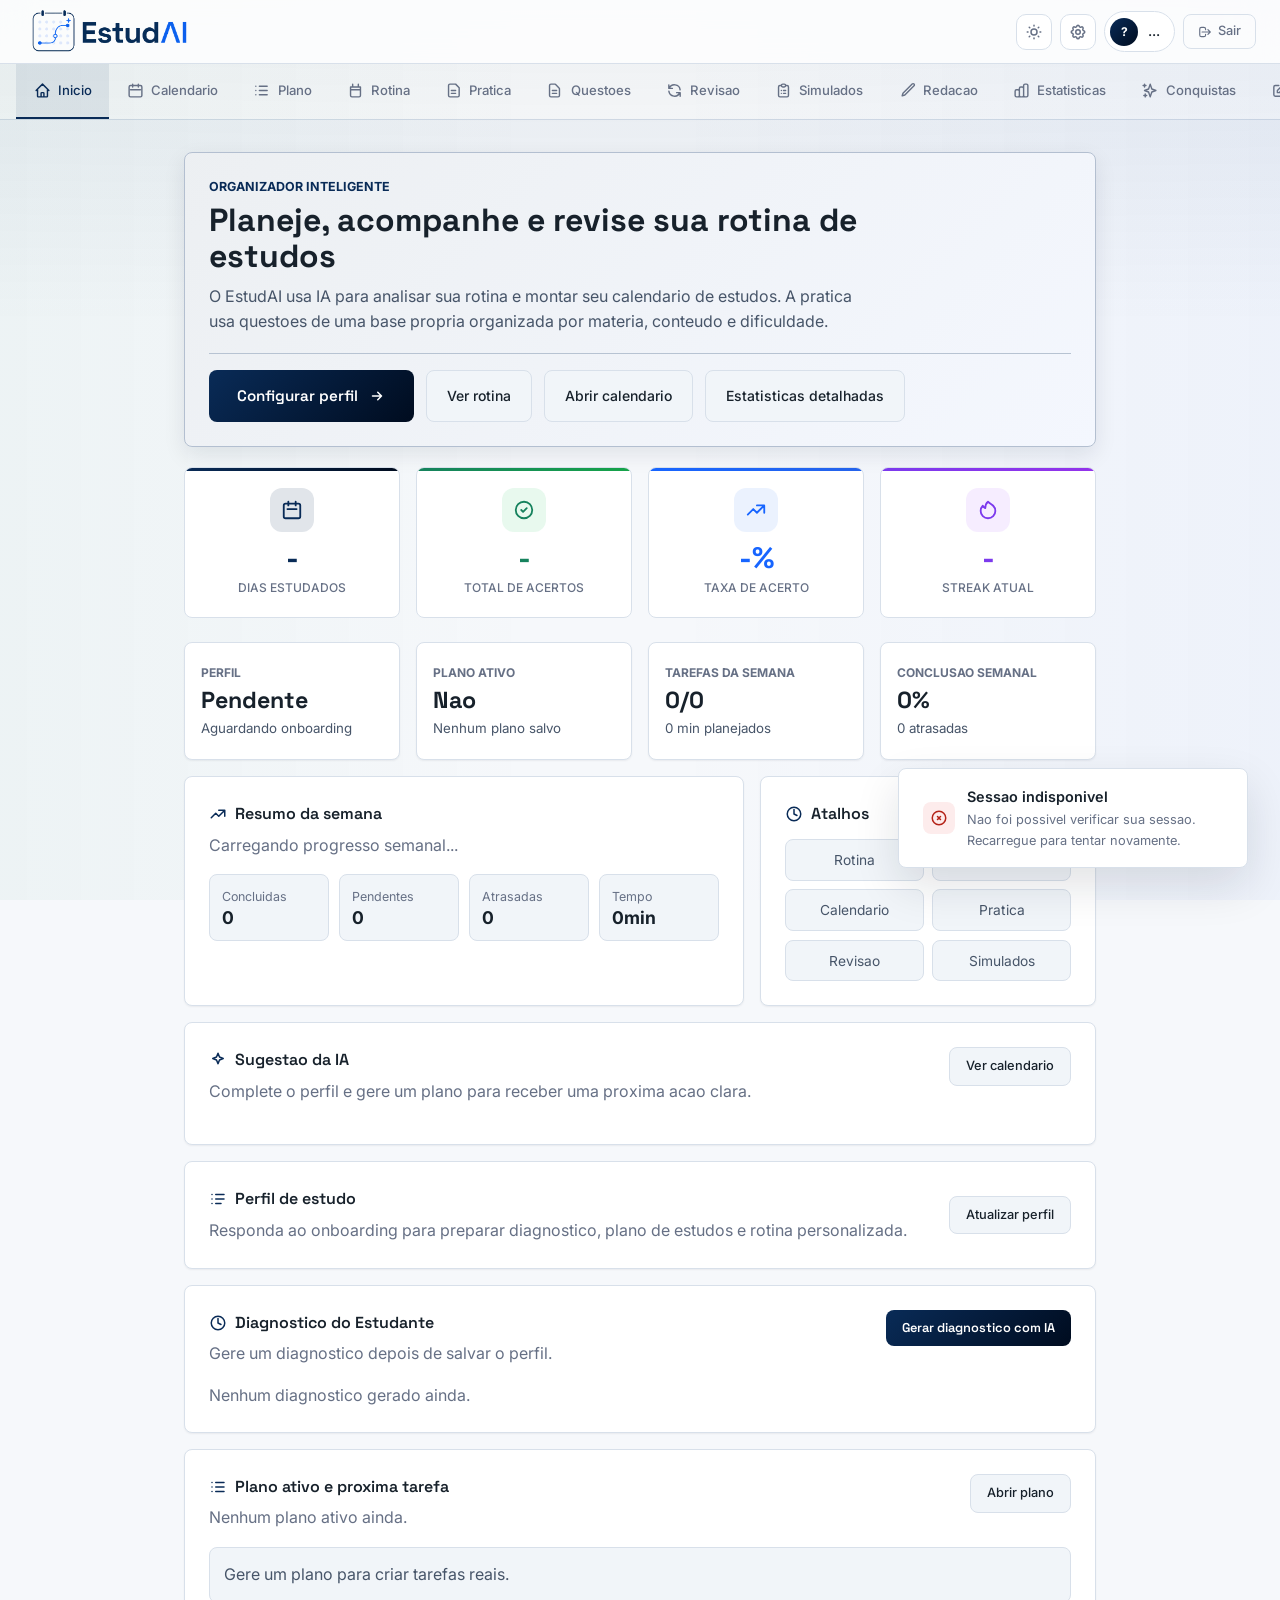
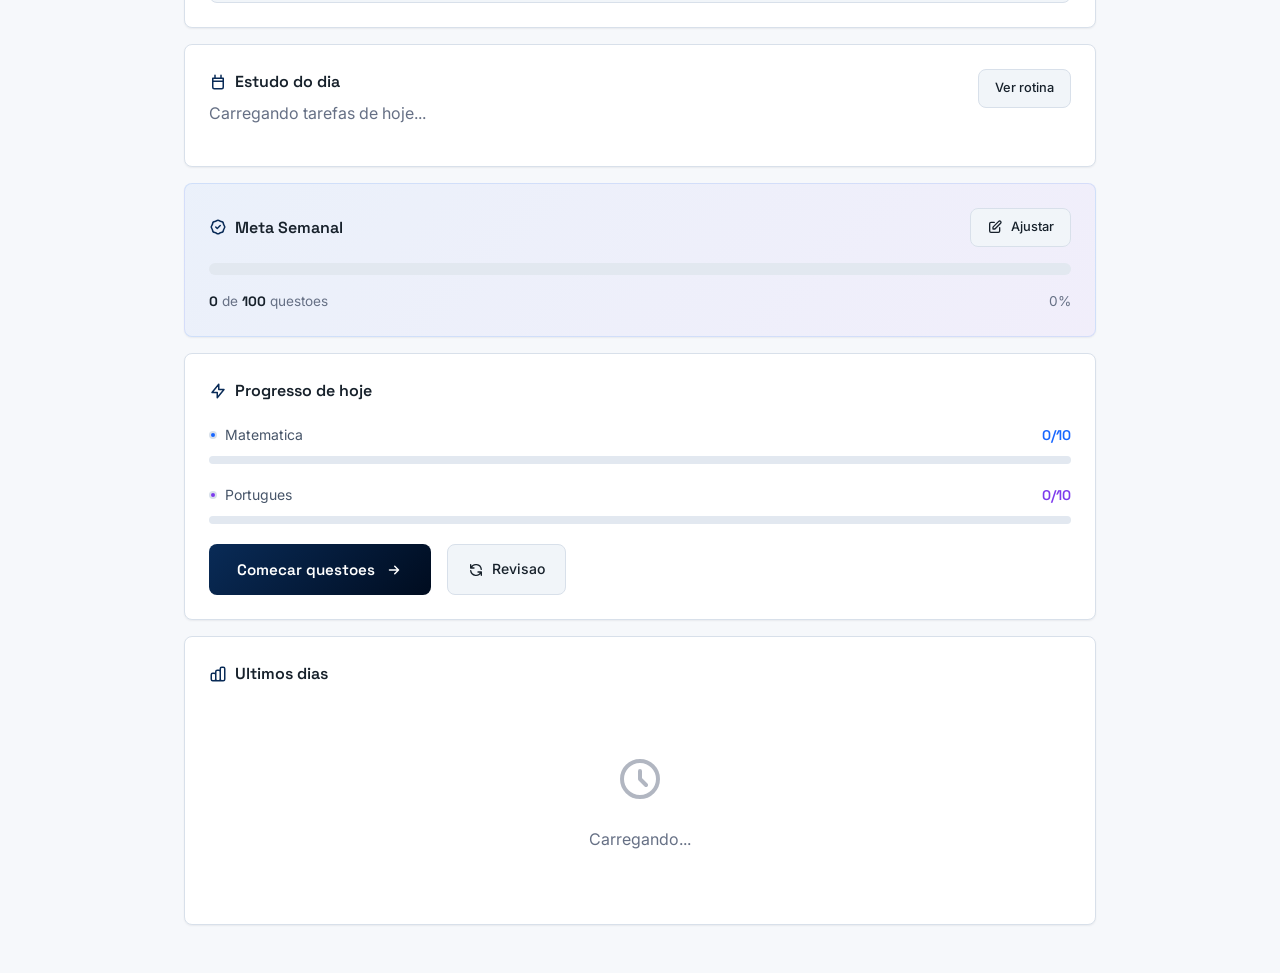
==== commit fc90d04f: "commit para apresentação" ====
--- a/app/public/app.html
+++ b/app/public/app.html
@@ -694,7 +694,7 @@
         </div>
         <div class="section-actions">
           <button class="btn-secondary btn-sm" type="button" onclick="showSection('rotina')">Voltar a rotina</button>
-          <button class="btn-secondary btn-sm" type="button" onclick="regenerarExerciciosTarefa()">Gerar novamente</button>
+          <button class="btn-secondary btn-sm" type="button" onclick="regenerarExerciciosTarefa()">Preparar ou reabrir lote</button>
         </div>
       </div>
       <div id="exercises-content" class="exercise-list" aria-live="polite">
